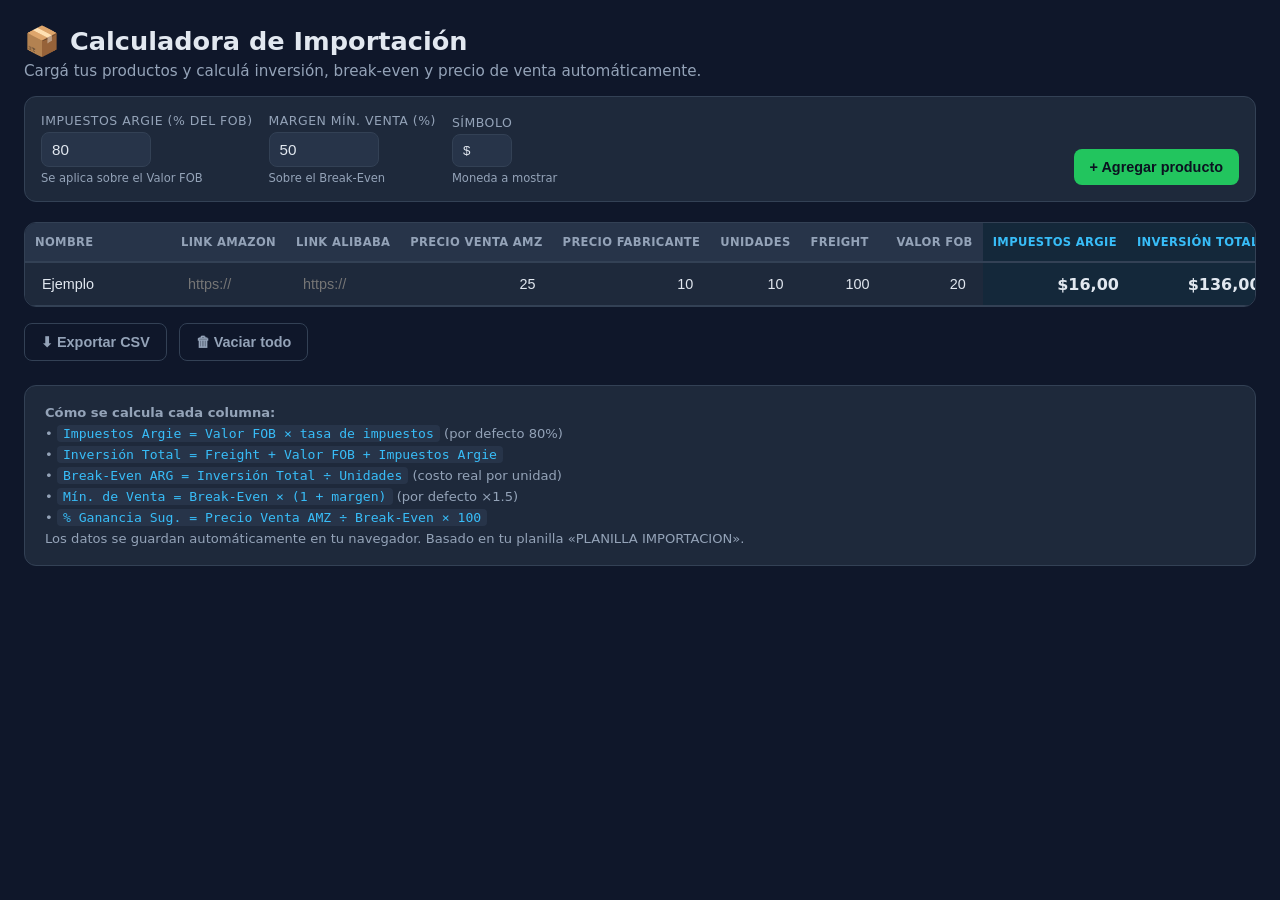
==== index.html @ d68268ed "Add import calculator web app based on PLANILLA IMPORTACION spreadsheet Replicates the spreadsheet l" ====
<!DOCTYPE html>
<html lang="es">
<head>
<meta charset="UTF-8" />
<meta name="viewport" content="width=device-width, initial-scale=1.0" />
<title>Calculadora de Importación</title>
<style>
  :root {
    --bg: #0f172a;
    --panel: #1e293b;
    --panel-2: #273449;
    --border: #334155;
    --text: #e2e8f0;
    --muted: #94a3b8;
    --accent: #38bdf8;
    --accent-2: #22c55e;
    --danger: #ef4444;
    --calc-bg: #14283a;
    --warn: #f59e0b;
  }
  * { box-sizing: border-box; }
  body {
    margin: 0;
    font-family: system-ui, -apple-system, "Segoe UI", Roboto, sans-serif;
    background: var(--bg);
    color: var(--text);
    padding: 24px;
  }
  header {
    max-width: 1400px;
    margin: 0 auto 20px;
  }
  h1 {
    margin: 0 0 4px;
    font-size: 1.6rem;
    display: flex;
    align-items: center;
    gap: 10px;
  }
  h1 .emoji { font-size: 1.8rem; }
  .subtitle { color: var(--muted); margin: 0 0 16px; font-size: .95rem; }

  .controls {
    display: flex;
    flex-wrap: wrap;
    gap: 16px;
    align-items: flex-end;
    background: var(--panel);
    border: 1px solid var(--border);
    border-radius: 12px;
    padding: 16px;
  }
  .field { display: flex; flex-direction: column; gap: 4px; }
  .field label { font-size: .78rem; color: var(--muted); text-transform: uppercase; letter-spacing: .04em; }
  .field input[type="number"] {
    width: 110px;
    background: var(--panel-2);
    border: 1px solid var(--border);
    color: var(--text);
    border-radius: 8px;
    padding: 8px 10px;
    font-size: .95rem;
  }
  .field small { color: var(--muted); font-size: .72rem; }
  .spacer { flex: 1; }

  button {
    cursor: pointer;
    border: none;
    border-radius: 8px;
    padding: 10px 16px;
    font-size: .9rem;
    font-weight: 600;
    color: #0b1220;
  }
  button.primary { background: var(--accent); }
  button.success { background: var(--accent-2); }
  button.ghost {
    background: transparent;
    color: var(--muted);
    border: 1px solid var(--border);
  }
  button.primary:hover { filter: brightness(1.08); }
  button.success:hover { filter: brightness(1.08); }
  button.ghost:hover { color: var(--text); border-color: var(--muted); }

  .table-wrap {
    max-width: 1400px;
    margin: 20px auto 0;
    overflow-x: auto;
    border: 1px solid var(--border);
    border-radius: 12px;
    background: var(--panel);
  }
  table { border-collapse: collapse; width: 100%; min-width: 1200px; }
  thead th {
    background: var(--panel-2);
    color: var(--muted);
    font-size: .72rem;
    text-transform: uppercase;
    letter-spacing: .03em;
    padding: 12px 10px;
    text-align: left;
    border-bottom: 2px solid var(--border);
    white-space: nowrap;
    position: sticky;
    top: 0;
  }
  thead th.calc { color: var(--accent); background: var(--calc-bg); }
  tbody td {
    padding: 6px 8px;
    border-bottom: 1px solid var(--border);
    vertical-align: middle;
  }
  tbody tr:hover { background: rgba(56,189,248,.04); }
  tbody td.calc { background: var(--calc-bg); font-variant-numeric: tabular-nums; text-align: right; white-space: nowrap; }
  tbody input {
    width: 100%;
    min-width: 70px;
    background: transparent;
    border: 1px solid transparent;
    color: var(--text);
    border-radius: 6px;
    padding: 6px 8px;
    font-size: .9rem;
  }
  tbody input:hover { border-color: var(--border); }
  tbody input:focus { outline: none; border-color: var(--accent); background: var(--panel-2); }
  tbody input.num { text-align: right; font-variant-numeric: tabular-nums; }
  td.name-col input { min-width: 130px; }
  td.link-col input { min-width: 90px; }

  .val { font-weight: 600; }
  .val.good { color: var(--accent-2); }
  .val.bad { color: var(--danger); }
  .val.warn { color: var(--warn); }
  .muted-val { color: var(--muted); }

  td.actions { text-align: center; }
  .del-btn {
    background: transparent;
    color: var(--muted);
    border: 1px solid var(--border);
    border-radius: 6px;
    padding: 4px 8px;
    font-size: .85rem;
  }
  .del-btn:hover { color: #fff; background: var(--danger); border-color: var(--danger); }

  .footer-actions {
    max-width: 1400px;
    margin: 16px auto 0;
    display: flex;
    gap: 12px;
    flex-wrap: wrap;
  }
  .legend {
    max-width: 1400px;
    margin: 24px auto 0;
    color: var(--muted);
    font-size: .82rem;
    line-height: 1.6;
    background: var(--panel);
    border: 1px solid var(--border);
    border-radius: 12px;
    padding: 16px 20px;
  }
  .legend code { background: var(--panel-2); padding: 1px 6px; border-radius: 4px; color: var(--accent); }
  a.link { color: var(--accent); text-decoration: none; }
  a.link:hover { text-decoration: underline; }
  .empty-hint { text-align: center; color: var(--muted); padding: 30px; }
</style>
</head>
<body>
<header>
  <h1><span class="emoji">📦</span> Calculadora de Importación</h1>
  <p class="subtitle">Cargá tus productos y calculá inversión, break-even y precio de venta automáticamente.</p>

  <div class="controls">
    <div class="field">
      <label for="taxRate">Impuestos Argie (% del FOB)</label>
      <input type="number" id="taxRate" value="80" min="0" step="1" />
      <small>Se aplica sobre el Valor FOB</small>
    </div>
    <div class="field">
      <label for="marginRate">Margen mín. venta (%)</label>
      <input type="number" id="marginRate" value="50" min="0" step="1" />
      <small>Sobre el Break-Even</small>
    </div>
    <div class="field">
      <label for="currency">Símbolo</label>
      <input type="text" id="currency" value="$" style="width:60px;background:var(--panel-2);border:1px solid var(--border);color:var(--text);border-radius:8px;padding:8px 10px;" />
      <small>Moneda a mostrar</small>
    </div>
    <div class="spacer"></div>
    <button class="success" id="addRow">+ Agregar producto</button>
  </div>
</header>

<div class="table-wrap">
  <table>
    <thead>
      <tr>
        <th>Nombre</th>
        <th>Link Amazon</th>
        <th>Link Alibaba</th>
        <th>Precio Venta AMZ</th>
        <th>Precio Fabricante</th>
        <th>Unidades</th>
        <th>Freight</th>
        <th>Valor FOB</th>
        <th class="calc">Impuestos Argie</th>
        <th class="calc">Inversión Total</th>
        <th class="calc">Break-Even ARG</th>
        <th class="calc">Mín. de Venta</th>
        <th class="calc">% Ganancia Sug.</th>
        <th></th>
      </tr>
    </thead>
    <tbody id="tbody"></tbody>
  </table>
</div>

<div class="footer-actions">
  <button class="ghost" id="exportCsv">⬇ Exportar CSV</button>
  <button class="ghost" id="clearAll">🗑 Vaciar todo</button>
</div>

<div class="legend">
  <strong>Cómo se calcula cada columna:</strong><br />
  • <code>Impuestos Argie = Valor FOB × tasa de impuestos</code> (por defecto 80%)<br />
  • <code>Inversión Total = Freight + Valor FOB + Impuestos Argie</code><br />
  • <code>Break-Even ARG = Inversión Total ÷ Unidades</code> (costo real por unidad)<br />
  • <code>Mín. de Venta = Break-Even × (1 + margen)</code> (por defecto ×1.5)<br />
  • <code>% Ganancia Sug. = Precio Venta AMZ ÷ Break-Even × 100</code><br />
  <span style="color:var(--muted)">Los datos se guardan automáticamente en tu navegador. Basado en tu planilla «PLANILLA IMPORTACION».</span>
</div>

<script>
(function () {
  "use strict";

  var STORAGE_KEY = "import_calc_v1";
  var tbody = document.getElementById("tbody");
  var taxInput = document.getElementById("taxRate");
  var marginInput = document.getElementById("marginRate");
  var currencyInput = document.getElementById("currency");

  var state = load() || {
    tax: 80,
    margin: 50,
    currency: "$",
    rows: [
      { nombre: "Ejemplo", amazon: "", alibaba: "", venta: 25, fabricante: 10, unidades: 10, freight: 100, fob: 20 }
    ]
  };

  taxInput.value = state.tax;
  marginInput.value = state.margin;
  currencyInput.value = state.currency;

  function load() {
    try { return JSON.parse(localStorage.getItem(STORAGE_KEY)); }
    catch (e) { return null; }
  }
  function save() {
    state.tax = num(taxInput.value);
    state.margin = num(marginInput.value);
    state.currency = currencyInput.value || "$";
    localStorage.setItem(STORAGE_KEY, JSON.stringify(state));
  }

  function num(v) {
    var n = parseFloat(String(v).replace(",", "."));
    return isNaN(n) ? 0 : n;
  }

  function money(n) {
    if (!isFinite(n)) return "—";
    return state.currency + n.toLocaleString("es-AR", { minimumFractionDigits: 2, maximumFractionDigits: 2 });
  }

  function calc(row) {
    var taxRate = num(taxInput.value) / 100;
    var marginRate = num(marginInput.value) / 100;
    var fob = num(row.fob);
    var freight = num(row.freight);
    var unidades = num(row.unidades);
    var venta = num(row.venta);

    var impuestos = fob * taxRate;
    var inversion = freight + fob + impuestos;
    var breakEven = unidades > 0 ? inversion / unidades : Infinity;
    var minVenta = isFinite(breakEven) ? breakEven * (1 + marginRate) : Infinity;
    var pctGanancia = (isFinite(breakEven) && breakEven > 0) ? (venta / breakEven) * 100 : Infinity;

    return { impuestos: impuestos, inversion: inversion, breakEven: breakEven, minVenta: minVenta, pctGanancia: pctGanancia };
  }

  function inputCell(row, key, opts) {
    opts = opts || {};
    var td = document.createElement("td");
    if (opts.cls) td.className = opts.cls;
    var inp = document.createElement("input");
    inp.type = "text";
    if (opts.number) inp.className = "num";
    inp.value = row[key] != null ? row[key] : "";
    if (opts.placeholder) inp.placeholder = opts.placeholder;
    inp.addEventListener("input", function () {
      row[key] = opts.number ? num(inp.value) : inp.value;
      if (opts.number) render(); else save();
    });
    td.appendChild(inp);
    return td;
  }

  function calcCell(text, cls) {
    var td = document.createElement("td");
    td.className = "calc";
    var span = document.createElement("span");
    span.className = "val" + (cls ? " " + cls : "");
    span.textContent = text;
    td.appendChild(span);
    return td;
  }

  function render() {
    tbody.innerHTML = "";
    if (!state.rows.length) {
      var tr = document.createElement("tr");
      var td = document.createElement("td");
      td.colSpan = 14;
      td.className = "empty-hint";
      td.textContent = "No hay productos. Hacé clic en «+ Agregar producto» para empezar.";
      tr.appendChild(td);
      tbody.appendChild(tr);
      save();
      return;
    }

    state.rows.forEach(function (row, i) {
      var tr = document.createElement("tr");
      tr.appendChild(inputCell(row, "nombre", { cls: "name-col", placeholder: "Nombre" }));
      tr.appendChild(inputCell(row, "amazon", { cls: "link-col", placeholder: "https://" }));
      tr.appendChild(inputCell(row, "alibaba", { cls: "link-col", placeholder: "https://" }));
      tr.appendChild(inputCell(row, "venta", { number: true }));
      tr.appendChild(inputCell(row, "fabricante", { number: true }));
      tr.appendChild(inputCell(row, "unidades", { number: true }));
      tr.appendChild(inputCell(row, "freight", { number: true }));
      tr.appendChild(inputCell(row, "fob", { number: true }));

      var c = calc(row);
      tr.appendChild(calcCell(money(c.impuestos)));
      tr.appendChild(calcCell(money(c.inversion)));
      tr.appendChild(calcCell(money(c.breakEven)));
      tr.appendChild(calcCell(money(c.minVenta)));

      var pctCls = "muted-val";
      var pctText = "—";
      if (isFinite(c.pctGanancia)) {
        pctText = c.pctGanancia.toLocaleString("es-AR", { minimumFractionDigits: 2, maximumFractionDigits: 2 }) + "%";
        pctCls = c.pctGanancia >= 150 ? "good" : (c.pctGanancia >= 100 ? "warn" : "bad");
      }
      tr.appendChild(calcCell(pctText, pctCls));

      var actionsTd = document.createElement("td");
      actionsTd.className = "actions";
      var del = document.createElement("button");
      del.className = "del-btn";
      del.textContent = "✕";
      del.title = "Eliminar fila";
      del.addEventListener("click", function () {
        state.rows.splice(i, 1);
        render();
      });
      actionsTd.appendChild(del);
      tr.appendChild(actionsTd);

      tbody.appendChild(tr);
    });
    save();
  }

  document.getElementById("addRow").addEventListener("click", function () {
    state.rows.push({ nombre: "", amazon: "", alibaba: "", venta: 0, fabricante: 0, unidades: 0, freight: 0, fob: 0 });
    render();
  });

  document.getElementById("clearAll").addEventListener("click", function () {
    if (confirm("¿Vaciar todos los productos?")) {
      state.rows = [];
      render();
    }
  });

  document.getElementById("exportCsv").addEventListener("click", function () {
    var headers = ["Nombre","Link Amazon","Link Alibaba","Precio Venta AMZ","Precio Fabricante","Unidades","Freight","Valor FOB","Impuestos Argie","Inversion Total","Break-Even ARG","Min de Venta","% Ganancia Sug"];
    var lines = [headers.join(",")];
    state.rows.forEach(function (row) {
      var c = calc(row);
      var cells = [
        row.nombre, row.amazon, row.alibaba, num(row.venta), num(row.fabricante),
        num(row.unidades), num(row.freight), num(row.fob),
        c.impuestos.toFixed(2), c.inversion.toFixed(2),
        isFinite(c.breakEven) ? c.breakEven.toFixed(2) : "",
        isFinite(c.minVenta) ? c.minVenta.toFixed(2) : "",
        isFinite(c.pctGanancia) ? c.pctGanancia.toFixed(2) : ""
      ];
      lines.push(cells.map(function (v) {
        var s = String(v == null ? "" : v);
        return /[",\n]/.test(s) ? '"' + s.replace(/"/g, '""') + '"' : s;
      }).join(","));
    });
    var blob = new Blob([lines.join("\n")], { type: "text/csv;charset=utf-8;" });
    var url = URL.createObjectURL(blob);
    var a = document.createElement("a");
    a.href = url;
    a.download = "importacion.csv";
    a.click();
    URL.revokeObjectURL(url);
  });

  taxInput.addEventListener("input", render);
  marginInput.addEventListener("input", render);
  currencyInput.addEventListener("input", render);

  render();
})();
</script>
</body>
</html>
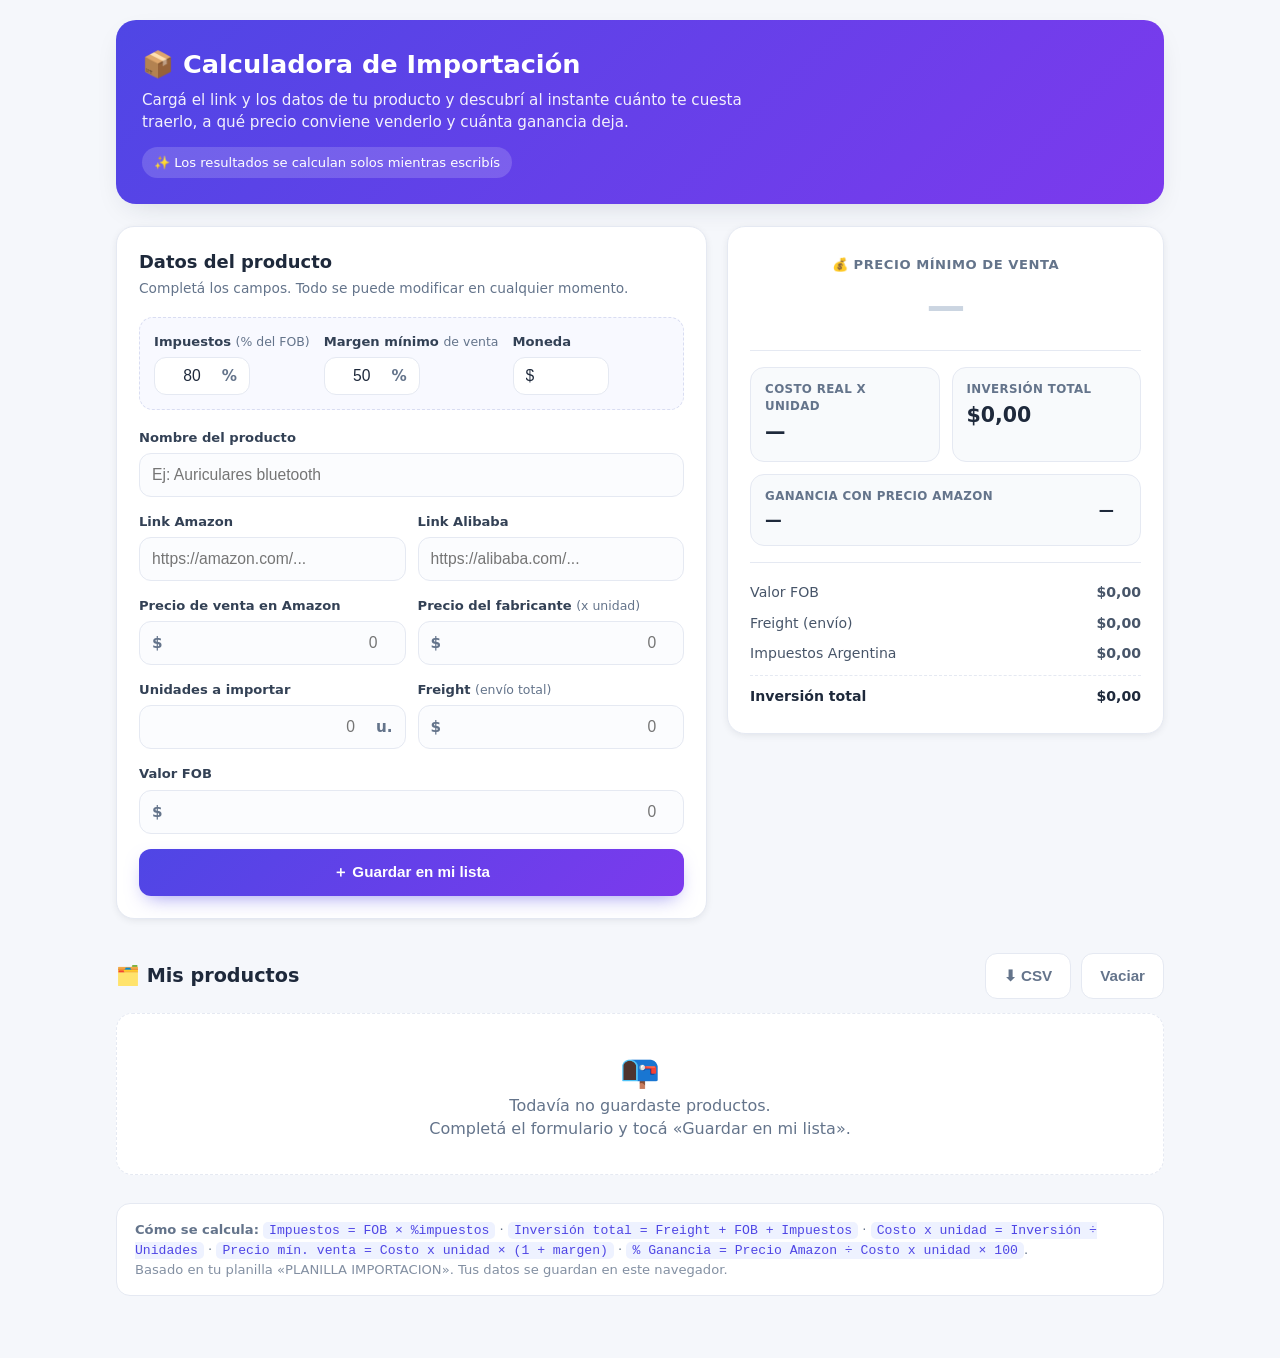
==== commit 52bd29e6: "Redesign calculator with interactive form and live results Replace the spreadsheet-style table with " ====
--- a/index.html
+++ b/index.html
@@ -6,425 +6,461 @@
 <title>Calculadora de Importación</title>
 <style>
   :root {
-    --bg: #0f172a;
-    --panel: #1e293b;
-    --panel-2: #273449;
-    --border: #334155;
-    --text: #e2e8f0;
-    --muted: #94a3b8;
-    --accent: #38bdf8;
-    --accent-2: #22c55e;
-    --danger: #ef4444;
-    --calc-bg: #14283a;
-    --warn: #f59e0b;
+    --bg: #f5f7fb;
+    --card: #ffffff;
+    --ink: #1e293b;
+    --muted: #64748b;
+    --line: #e5e9f2;
+    --brand: #4f46e5;
+    --brand-2: #7c3aed;
+    --accent: #0ea5e9;
+    --green: #16a34a;
+    --green-soft: #dcfce7;
+    --amber: #d97706;
+    --amber-soft: #fef3c7;
+    --red: #dc2626;
+    --red-soft: #fee2e2;
+    --shadow: 0 10px 30px -12px rgba(30,41,59,.18);
+    --shadow-sm: 0 2px 8px -2px rgba(30,41,59,.12);
   }
   * { box-sizing: border-box; }
+  html, body { margin: 0; }
   body {
-    margin: 0;
     font-family: system-ui, -apple-system, "Segoe UI", Roboto, sans-serif;
     background: var(--bg);
-    color: var(--text);
-    padding: 24px;
-  }
-  header {
-    max-width: 1400px;
-    margin: 0 auto 20px;
-  }
-  h1 {
-    margin: 0 0 4px;
-    font-size: 1.6rem;
-    display: flex;
-    align-items: center;
-    gap: 10px;
-  }
-  h1 .emoji { font-size: 1.8rem; }
-  .subtitle { color: var(--muted); margin: 0 0 16px; font-size: .95rem; }
-
-  .controls {
-    display: flex;
-    flex-wrap: wrap;
-    gap: 16px;
-    align-items: flex-end;
-    background: var(--panel);
-    border: 1px solid var(--border);
-    border-radius: 12px;
-    padding: 16px;
-  }
-  .field { display: flex; flex-direction: column; gap: 4px; }
-  .field label { font-size: .78rem; color: var(--muted); text-transform: uppercase; letter-spacing: .04em; }
-  .field input[type="number"] {
-    width: 110px;
-    background: var(--panel-2);
-    border: 1px solid var(--border);
-    color: var(--text);
-    border-radius: 8px;
-    padding: 8px 10px;
-    font-size: .95rem;
-  }
-  .field small { color: var(--muted); font-size: .72rem; }
-  .spacer { flex: 1; }
-
-  button {
-    cursor: pointer;
-    border: none;
-    border-radius: 8px;
-    padding: 10px 16px;
-    font-size: .9rem;
-    font-weight: 600;
-    color: #0b1220;
-  }
-  button.primary { background: var(--accent); }
-  button.success { background: var(--accent-2); }
-  button.ghost {
-    background: transparent;
-    color: var(--muted);
-    border: 1px solid var(--border);
-  }
-  button.primary:hover { filter: brightness(1.08); }
-  button.success:hover { filter: brightness(1.08); }
-  button.ghost:hover { color: var(--text); border-color: var(--muted); }
-
-  .table-wrap {
-    max-width: 1400px;
-    margin: 20px auto 0;
-    overflow-x: auto;
-    border: 1px solid var(--border);
-    border-radius: 12px;
-    background: var(--panel);
-  }
-  table { border-collapse: collapse; width: 100%; min-width: 1200px; }
-  thead th {
-    background: var(--panel-2);
-    color: var(--muted);
-    font-size: .72rem;
-    text-transform: uppercase;
-    letter-spacing: .03em;
-    padding: 12px 10px;
-    text-align: left;
-    border-bottom: 2px solid var(--border);
-    white-space: nowrap;
-    position: sticky;
-    top: 0;
-  }
-  thead th.calc { color: var(--accent); background: var(--calc-bg); }
-  tbody td {
-    padding: 6px 8px;
-    border-bottom: 1px solid var(--border);
-    vertical-align: middle;
-  }
-  tbody tr:hover { background: rgba(56,189,248,.04); }
-  tbody td.calc { background: var(--calc-bg); font-variant-numeric: tabular-nums; text-align: right; white-space: nowrap; }
-  tbody input {
-    width: 100%;
-    min-width: 70px;
-    background: transparent;
-    border: 1px solid transparent;
-    color: var(--text);
-    border-radius: 6px;
-    padding: 6px 8px;
-    font-size: .9rem;
-  }
-  tbody input:hover { border-color: var(--border); }
-  tbody input:focus { outline: none; border-color: var(--accent); background: var(--panel-2); }
-  tbody input.num { text-align: right; font-variant-numeric: tabular-nums; }
-  td.name-col input { min-width: 130px; }
-  td.link-col input { min-width: 90px; }
-
-  .val { font-weight: 600; }
-  .val.good { color: var(--accent-2); }
-  .val.bad { color: var(--danger); }
-  .val.warn { color: var(--warn); }
-  .muted-val { color: var(--muted); }
-
-  td.actions { text-align: center; }
-  .del-btn {
-    background: transparent;
-    color: var(--muted);
-    border: 1px solid var(--border);
-    border-radius: 6px;
-    padding: 4px 8px;
-    font-size: .85rem;
-  }
-  .del-btn:hover { color: #fff; background: var(--danger); border-color: var(--danger); }
-
-  .footer-actions {
-    max-width: 1400px;
-    margin: 16px auto 0;
-    display: flex;
-    gap: 12px;
-    flex-wrap: wrap;
-  }
-  .legend {
-    max-width: 1400px;
-    margin: 24px auto 0;
-    color: var(--muted);
-    font-size: .82rem;
-    line-height: 1.6;
-    background: var(--panel);
-    border: 1px solid var(--border);
-    border-radius: 12px;
-    padding: 16px 20px;
-  }
-  .legend code { background: var(--panel-2); padding: 1px 6px; border-radius: 4px; color: var(--accent); }
-  a.link { color: var(--accent); text-decoration: none; }
-  a.link:hover { text-decoration: underline; }
-  .empty-hint { text-align: center; color: var(--muted); padding: 30px; }
+    color: var(--ink);
+    line-height: 1.45;
+    -webkit-font-smoothing: antialiased;
+  }
+  .wrap { max-width: 1080px; margin: 0 auto; padding: 20px 16px 64px; }
+
+  /* Header */
+  .hero {
+    background: linear-gradient(135deg, var(--brand) 0%, var(--brand-2) 100%);
+    color: #fff;
+    border-radius: 20px;
+    padding: 26px 26px;
+    box-shadow: var(--shadow);
+    margin-bottom: 22px;
+  }
+  .hero h1 { margin: 0 0 6px; font-size: 1.6rem; display: flex; align-items: center; gap: 10px; }
+  .hero p { margin: 0; opacity: .92; font-size: .95rem; max-width: 640px; }
+  .hero .badge {
+    display: inline-flex; gap: 8px; align-items: center;
+    margin-top: 14px; background: rgba(255,255,255,.16);
+    padding: 6px 12px; border-radius: 999px; font-size: .82rem;
+  }
+
+  /* Layout */
+  .grid { display: grid; grid-template-columns: 1.15fr .85fr; gap: 20px; align-items: start; }
+  @media (max-width: 860px) { .grid { grid-template-columns: 1fr; } }
+
+  .card {
+    background: var(--card);
+    border: 1px solid var(--line);
+    border-radius: 18px;
+    box-shadow: var(--shadow-sm);
+    padding: 22px;
+  }
+  .card h2 { margin: 0 0 4px; font-size: 1.12rem; }
+  .card .hint { margin: 0 0 18px; color: var(--muted); font-size: .86rem; }
+
+  /* Form */
+  .field { margin-bottom: 15px; }
+  .field label { display: block; font-weight: 600; font-size: .82rem; margin-bottom: 6px; color: #334155; }
+  .field .sub { font-weight: 400; color: var(--muted); font-size: .78rem; }
+  .input-shell {
+    display: flex; align-items: center; gap: 6px;
+    background: #fbfcfe; border: 1.5px solid var(--line);
+    border-radius: 12px; padding: 0 12px; transition: border-color .15s, box-shadow .15s;
+  }
+  .input-shell:focus-within { border-color: var(--brand); box-shadow: 0 0 0 4px rgba(79,70,229,.12); background:#fff; }
+  .input-shell .pre { color: var(--muted); font-weight: 600; font-size: .95rem; }
+  .input-shell input {
+    flex: 1; border: none; background: transparent; outline: none;
+    padding: 12px 0; font-size: .98rem; color: var(--ink); min-width: 0;
+  }
+  .input-shell input.num { text-align: right; font-variant-numeric: tabular-nums; }
+  .two { display: grid; grid-template-columns: 1fr 1fr; gap: 12px; }
+  @media (max-width: 520px) { .two { grid-template-columns: 1fr; } }
+
+  .row-links a.open {
+    font-size: .78rem; color: var(--brand); text-decoration: none; white-space: nowrap;
+  }
+  .row-links a.open:hover { text-decoration: underline; }
+
+  /* Settings inline */
+  .settings {
+    display: flex; flex-wrap: wrap; gap: 14px; align-items: flex-end;
+    background: #f8f9ff; border: 1px dashed #d9ddf2; border-radius: 14px;
+    padding: 14px; margin-bottom: 18px;
+  }
+  .settings .field { margin: 0; }
+  .settings .input-shell { background: #fff; }
+  .settings input { padding: 9px 0; }
+  .settings .mini { width: 96px; }
+
+  /* Buttons */
+  .btn {
+    cursor: pointer; border: none; border-radius: 12px; font-weight: 700;
+    font-size: .95rem; padding: 13px 18px; transition: transform .05s, filter .15s;
+  }
+  .btn:active { transform: translateY(1px); }
+  .btn-primary { background: linear-gradient(135deg, var(--brand), var(--brand-2)); color: #fff; width: 100%; box-shadow: 0 8px 20px -8px rgba(79,70,229,.6); }
+  .btn-primary:hover { filter: brightness(1.05); }
+  .btn-ghost { background: #fff; color: var(--muted); border: 1.5px solid var(--line); }
+  .btn-ghost:hover { color: var(--ink); border-color: var(--muted); }
+
+  /* Results panel */
+  .result { position: sticky; top: 16px; }
+  .result .headline { text-align: center; padding: 6px 0 16px; border-bottom: 1px solid var(--line); margin-bottom: 16px; }
+  .result .headline .label { color: var(--muted); font-size: .82rem; font-weight: 600; text-transform: uppercase; letter-spacing: .04em; }
+  .result .headline .big { font-size: 2.4rem; font-weight: 800; color: var(--brand); margin-top: 4px; letter-spacing: -.02em; }
+  .result .headline .big.muted { color: #cbd5e1; }
+
+  .kpis { display: grid; grid-template-columns: 1fr 1fr; gap: 12px; margin-bottom: 16px; }
+  .kpi { background: #f8fafc; border: 1px solid var(--line); border-radius: 14px; padding: 13px 14px; }
+  .kpi .k { color: var(--muted); font-size: .74rem; font-weight: 600; text-transform: uppercase; letter-spacing: .03em; }
+  .kpi .v { font-size: 1.28rem; font-weight: 700; margin-top: 3px; font-variant-numeric: tabular-nums; }
+  .kpi.full { grid-column: 1 / -1; }
+
+  .pill { display: inline-flex; align-items: center; gap: 6px; padding: 5px 12px; border-radius: 999px; font-weight: 700; font-size: .95rem; }
+  .pill.good { background: var(--green-soft); color: var(--green); }
+  .pill.warn { background: var(--amber-soft); color: var(--amber); }
+  .pill.bad { background: var(--red-soft); color: var(--red); }
+
+  .breakdown { border-top: 1px solid var(--line); padding-top: 14px; }
+  .breakdown .brow { display: flex; justify-content: space-between; font-size: .88rem; padding: 5px 0; color: #475569; }
+  .breakdown .brow .amt { font-variant-numeric: tabular-nums; font-weight: 600; }
+  .breakdown .brow.total { border-top: 1px dashed var(--line); margin-top: 6px; padding-top: 10px; font-weight: 700; color: var(--ink); }
+
+  /* Saved list */
+  .list-head { display: flex; align-items: center; justify-content: space-between; margin: 34px 0 14px; }
+  .list-head h2 { margin: 0; font-size: 1.2rem; }
+  .list-actions { display: flex; gap: 10px; }
+  .products { display: grid; grid-template-columns: repeat(auto-fill, minmax(280px, 1fr)); gap: 14px; }
+  .prod {
+    background: var(--card); border: 1px solid var(--line); border-radius: 16px;
+    padding: 16px; box-shadow: var(--shadow-sm); position: relative;
+  }
+  .prod .pname { font-weight: 700; font-size: 1.02rem; padding-right: 26px; }
+  .prod .plinks { display: flex; gap: 10px; margin: 6px 0 12px; flex-wrap: wrap; }
+  .prod .plinks a { font-size: .76rem; text-decoration: none; color: var(--brand); background: #eef2ff; padding: 3px 9px; border-radius: 8px; }
+  .prod .plinks a:hover { background: #e0e7ff; }
+  .prod .pgrid { display: grid; grid-template-columns: 1fr 1fr; gap: 8px 12px; font-size: .84rem; }
+  .prod .pgrid .lbl { color: var(--muted); }
+  .prod .pgrid .num { font-weight: 700; text-align: right; font-variant-numeric: tabular-nums; }
+  .prod .pfoot { display: flex; justify-content: space-between; align-items: center; margin-top: 12px; padding-top: 12px; border-top: 1px solid var(--line); }
+  .prod .x { position: absolute; top: 12px; right: 12px; cursor: pointer; border: none; background: transparent; color: #cbd5e1; font-size: 1.1rem; line-height: 1; }
+  .prod .x:hover { color: var(--red); }
+  .prod .load { cursor: pointer; border: 1px solid var(--line); background: #fff; color: var(--brand); border-radius: 9px; padding: 6px 12px; font-size: .8rem; font-weight: 600; }
+  .prod .load:hover { background: #f5f6ff; }
+
+  .empty { text-align: center; color: var(--muted); padding: 34px 16px; background: #fff; border: 1px dashed var(--line); border-radius: 16px; }
+  .empty .em { font-size: 2rem; }
+
+  .legend { margin-top: 28px; color: var(--muted); font-size: .82rem; background: #fff; border: 1px solid var(--line); border-radius: 14px; padding: 16px 18px; }
+  .legend code { background: #eef2ff; color: var(--brand); padding: 1px 6px; border-radius: 5px; }
 </style>
 </head>
 <body>
-<header>
-  <h1><span class="emoji">📦</span> Calculadora de Importación</h1>
-  <p class="subtitle">Cargá tus productos y calculá inversión, break-even y precio de venta automáticamente.</p>
-
-  <div class="controls">
-    <div class="field">
-      <label for="taxRate">Impuestos Argie (% del FOB)</label>
-      <input type="number" id="taxRate" value="80" min="0" step="1" />
-      <small>Se aplica sobre el Valor FOB</small>
+<div class="wrap">
+
+  <div class="hero">
+    <h1>📦 Calculadora de Importación</h1>
+    <p>Cargá el link y los datos de tu producto y descubrí al instante cuánto te cuesta traerlo, a qué precio conviene venderlo y cuánta ganancia deja.</p>
+    <span class="badge">✨ Los resultados se calculan solos mientras escribís</span>
+  </div>
+
+  <div class="grid">
+    <!-- FORM -->
+    <div class="card">
+      <h2>Datos del producto</h2>
+      <p class="hint">Completá los campos. Todo se puede modificar en cualquier momento.</p>
+
+      <div class="settings">
+        <div class="field">
+          <label>Impuestos <span class="sub">(% del FOB)</span></label>
+          <div class="input-shell mini"><input type="number" id="taxRate" class="num" value="80" min="0" step="1" /><span class="pre">%</span></div>
+        </div>
+        <div class="field">
+          <label>Margen mínimo <span class="sub">de venta</span></label>
+          <div class="input-shell mini"><input type="number" id="marginRate" class="num" value="50" min="0" step="1" /><span class="pre">%</span></div>
+        </div>
+        <div class="field">
+          <label>Moneda</label>
+          <div class="input-shell mini"><input type="text" id="currency" value="$" maxlength="3" /></div>
+        </div>
+      </div>
+
+      <div class="field">
+        <label>Nombre del producto</label>
+        <div class="input-shell"><input type="text" id="nombre" placeholder="Ej: Auriculares bluetooth" /></div>
+      </div>
+
+      <div class="two">
+        <div class="field row-links">
+          <label>Link Amazon</label>
+          <div class="input-shell"><input type="url" id="amazon" placeholder="https://amazon.com/..." /><a class="open" id="openAmazon" target="_blank" rel="noopener" style="display:none">abrir ↗</a></div>
+        </div>
+        <div class="field row-links">
+          <label>Link Alibaba</label>
+          <div class="input-shell"><input type="url" id="alibaba" placeholder="https://alibaba.com/..." /><a class="open" id="openAlibaba" target="_blank" rel="noopener" style="display:none">abrir ↗</a></div>
+        </div>
+      </div>
+
+      <div class="two">
+        <div class="field">
+          <label>Precio de venta en Amazon</label>
+          <div class="input-shell"><span class="pre" data-cur>$</span><input type="number" id="venta" class="num" placeholder="0" min="0" step="0.01" /></div>
+        </div>
+        <div class="field">
+          <label>Precio del fabricante <span class="sub">(x unidad)</span></label>
+          <div class="input-shell"><span class="pre" data-cur>$</span><input type="number" id="fabricante" class="num" placeholder="0" min="0" step="0.01" /></div>
+        </div>
+      </div>
+
+      <div class="two">
+        <div class="field">
+          <label>Unidades a importar</label>
+          <div class="input-shell"><input type="number" id="unidades" class="num" placeholder="0" min="0" step="1" /><span class="pre">u.</span></div>
+        </div>
+        <div class="field">
+          <label>Freight <span class="sub">(envío total)</span></label>
+          <div class="input-shell"><span class="pre" data-cur>$</span><input type="number" id="freight" class="num" placeholder="0" min="0" step="0.01" /></div>
+        </div>
+      </div>
+
+      <div class="field">
+        <label>Valor FOB</label>
+        <div class="input-shell"><span class="pre" data-cur>$</span><input type="number" id="fob" class="num" placeholder="0" min="0" step="0.01" /></div>
+      </div>
+
+      <button class="btn btn-primary" id="saveBtn">＋ Guardar en mi lista</button>
     </div>
-    <div class="field">
-      <label for="marginRate">Margen mín. venta (%)</label>
-      <input type="number" id="marginRate" value="50" min="0" step="1" />
-      <small>Sobre el Break-Even</small>
+
+    <!-- RESULTS -->
+    <div class="card result">
+      <div class="headline">
+        <div class="label">💰 Precio mínimo de venta</div>
+        <div class="big" id="rMinVenta">—</div>
+      </div>
+
+      <div class="kpis">
+        <div class="kpi">
+          <div class="k">Costo real x unidad</div>
+          <div class="v" id="rBreakEven">—</div>
+        </div>
+        <div class="kpi">
+          <div class="k">Inversión total</div>
+          <div class="v" id="rInversion">—</div>
+        </div>
+        <div class="kpi full" style="display:flex; justify-content:space-between; align-items:center;">
+          <div>
+            <div class="k">Ganancia con precio Amazon</div>
+            <div class="v" id="rGananciaUnidad" style="font-size:1.05rem;">—</div>
+          </div>
+          <span class="pill" id="rPct">—</span>
+        </div>
+      </div>
+
+      <div class="breakdown">
+        <div class="brow"><span>Valor FOB</span><span class="amt" id="bFob">—</span></div>
+        <div class="brow"><span>Freight (envío)</span><span class="amt" id="bFreight">—</span></div>
+        <div class="brow"><span>Impuestos Argentina</span><span class="amt" id="bImpuestos">—</span></div>
+        <div class="brow total"><span>Inversión total</span><span class="amt" id="bTotal">—</span></div>
+      </div>
     </div>
-    <div class="field">
-      <label for="currency">Símbolo</label>
-      <input type="text" id="currency" value="$" style="width:60px;background:var(--panel-2);border:1px solid var(--border);color:var(--text);border-radius:8px;padding:8px 10px;" />
-      <small>Moneda a mostrar</small>
+  </div>
+
+  <!-- SAVED -->
+  <div class="list-head">
+    <h2>🗂️ Mis productos</h2>
+    <div class="list-actions">
+      <button class="btn btn-ghost" id="exportCsv">⬇ CSV</button>
+      <button class="btn btn-ghost" id="clearAll">Vaciar</button>
     </div>
-    <div class="spacer"></div>
-    <button class="success" id="addRow">+ Agregar producto</button>
   </div>
-</header>
-
-<div class="table-wrap">
-  <table>
-    <thead>
-      <tr>
-        <th>Nombre</th>
-        <th>Link Amazon</th>
-        <th>Link Alibaba</th>
-        <th>Precio Venta AMZ</th>
-        <th>Precio Fabricante</th>
-        <th>Unidades</th>
-        <th>Freight</th>
-        <th>Valor FOB</th>
-        <th class="calc">Impuestos Argie</th>
-        <th class="calc">Inversión Total</th>
-        <th class="calc">Break-Even ARG</th>
-        <th class="calc">Mín. de Venta</th>
-        <th class="calc">% Ganancia Sug.</th>
-        <th></th>
-      </tr>
-    </thead>
-    <tbody id="tbody"></tbody>
-  </table>
-</div>
-
-<div class="footer-actions">
-  <button class="ghost" id="exportCsv">⬇ Exportar CSV</button>
-  <button class="ghost" id="clearAll">🗑 Vaciar todo</button>
-</div>
-
-<div class="legend">
-  <strong>Cómo se calcula cada columna:</strong><br />
-  • <code>Impuestos Argie = Valor FOB × tasa de impuestos</code> (por defecto 80%)<br />
-  • <code>Inversión Total = Freight + Valor FOB + Impuestos Argie</code><br />
-  • <code>Break-Even ARG = Inversión Total ÷ Unidades</code> (costo real por unidad)<br />
-  • <code>Mín. de Venta = Break-Even × (1 + margen)</code> (por defecto ×1.5)<br />
-  • <code>% Ganancia Sug. = Precio Venta AMZ ÷ Break-Even × 100</code><br />
-  <span style="color:var(--muted)">Los datos se guardan automáticamente en tu navegador. Basado en tu planilla «PLANILLA IMPORTACION».</span>
+  <div id="products" class="products"></div>
+
+  <div class="legend">
+    <strong>Cómo se calcula:</strong>
+    <code>Impuestos = FOB × %impuestos</code> ·
+    <code>Inversión total = Freight + FOB + Impuestos</code> ·
+    <code>Costo x unidad = Inversión ÷ Unidades</code> ·
+    <code>Precio mín. venta = Costo x unidad × (1 + margen)</code> ·
+    <code>% Ganancia = Precio Amazon ÷ Costo x unidad × 100</code>.
+    <br /><span style="opacity:.8">Basado en tu planilla «PLANILLA IMPORTACION». Tus datos se guardan en este navegador.</span>
+  </div>
 </div>
 
 <script>
 (function () {
   "use strict";
-
-  var STORAGE_KEY = "import_calc_v1";
-  var tbody = document.getElementById("tbody");
-  var taxInput = document.getElementById("taxRate");
-  var marginInput = document.getElementById("marginRate");
-  var currencyInput = document.getElementById("currency");
-
-  var state = load() || {
-    tax: 80,
-    margin: 50,
-    currency: "$",
-    rows: [
-      { nombre: "Ejemplo", amazon: "", alibaba: "", venta: 25, fabricante: 10, unidades: 10, freight: 100, fob: 20 }
-    ]
-  };
-
-  taxInput.value = state.tax;
-  marginInput.value = state.margin;
-  currencyInput.value = state.currency;
-
-  function load() {
-    try { return JSON.parse(localStorage.getItem(STORAGE_KEY)); }
-    catch (e) { return null; }
-  }
-  function save() {
-    state.tax = num(taxInput.value);
-    state.margin = num(marginInput.value);
-    state.currency = currencyInput.value || "$";
-    localStorage.setItem(STORAGE_KEY, JSON.stringify(state));
-  }
-
-  function num(v) {
-    var n = parseFloat(String(v).replace(",", "."));
-    return isNaN(n) ? 0 : n;
-  }
-
+  var KEY = "import_calc_v2";
+  var $ = function (id) { return document.getElementById(id); };
+  var fields = ["nombre","amazon","alibaba","venta","fabricante","unidades","freight","fob"];
+
+  var store = load() || { tax: 80, margin: 50, currency: "$", products: [] };
+  $("taxRate").value = store.tax;
+  $("marginRate").value = store.margin;
+  $("currency").value = store.currency;
+
+  function load() { try { return JSON.parse(localStorage.getItem(KEY)); } catch (e) { return null; } }
+  function persist() {
+    store.tax = num($("taxRate").value);
+    store.margin = num($("marginRate").value);
+    store.currency = $("currency").value || "$";
+    localStorage.setItem(KEY, JSON.stringify(store));
+  }
+  function num(v) { var n = parseFloat(String(v).replace(",", ".")); return isNaN(n) ? 0 : n; }
   function money(n) {
     if (!isFinite(n)) return "—";
-    return state.currency + n.toLocaleString("es-AR", { minimumFractionDigits: 2, maximumFractionDigits: 2 });
-  }
-
-  function calc(row) {
-    var taxRate = num(taxInput.value) / 100;
-    var marginRate = num(marginInput.value) / 100;
-    var fob = num(row.fob);
-    var freight = num(row.freight);
-    var unidades = num(row.unidades);
-    var venta = num(row.venta);
-
-    var impuestos = fob * taxRate;
-    var inversion = freight + fob + impuestos;
-    var breakEven = unidades > 0 ? inversion / unidades : Infinity;
-    var minVenta = isFinite(breakEven) ? breakEven * (1 + marginRate) : Infinity;
-    var pctGanancia = (isFinite(breakEven) && breakEven > 0) ? (venta / breakEven) * 100 : Infinity;
-
-    return { impuestos: impuestos, inversion: inversion, breakEven: breakEven, minVenta: minVenta, pctGanancia: pctGanancia };
-  }
-
-  function inputCell(row, key, opts) {
-    opts = opts || {};
-    var td = document.createElement("td");
-    if (opts.cls) td.className = opts.cls;
-    var inp = document.createElement("input");
-    inp.type = "text";
-    if (opts.number) inp.className = "num";
-    inp.value = row[key] != null ? row[key] : "";
-    if (opts.placeholder) inp.placeholder = opts.placeholder;
-    inp.addEventListener("input", function () {
-      row[key] = opts.number ? num(inp.value) : inp.value;
-      if (opts.number) render(); else save();
-    });
-    td.appendChild(inp);
-    return td;
-  }
-
-  function calcCell(text, cls) {
-    var td = document.createElement("td");
-    td.className = "calc";
-    var span = document.createElement("span");
-    span.className = "val" + (cls ? " " + cls : "");
-    span.textContent = text;
-    td.appendChild(span);
-    return td;
-  }
-
-  function render() {
-    tbody.innerHTML = "";
-    if (!state.rows.length) {
-      var tr = document.createElement("tr");
-      var td = document.createElement("td");
-      td.colSpan = 14;
-      td.className = "empty-hint";
-      td.textContent = "No hay productos. Hacé clic en «+ Agregar producto» para empezar.";
-      tr.appendChild(td);
-      tbody.appendChild(tr);
-      save();
+    return (store.currency || "$") + n.toLocaleString("es-AR", { minimumFractionDigits: 2, maximumFractionDigits: 2 });
+  }
+
+  function readForm() {
+    return {
+      nombre: $("nombre").value.trim(),
+      amazon: $("amazon").value.trim(),
+      alibaba: $("alibaba").value.trim(),
+      venta: num($("venta").value),
+      fabricante: num($("fabricante").value),
+      unidades: num($("unidades").value),
+      freight: num($("freight").value),
+      fob: num($("fob").value)
+    };
+  }
+
+  function calc(p, tax, margin) {
+    var impuestos = p.fob * (tax / 100);
+    var inversion = p.freight + p.fob + impuestos;
+    var breakEven = p.unidades > 0 ? inversion / p.unidades : Infinity;
+    var minVenta = isFinite(breakEven) ? breakEven * (1 + margin / 100) : Infinity;
+    var pct = (isFinite(breakEven) && breakEven > 0) ? p.venta / breakEven * 100 : Infinity;
+    var gananciaUnidad = (isFinite(breakEven)) ? p.venta - breakEven : Infinity;
+    return { impuestos: impuestos, inversion: inversion, breakEven: breakEven, minVenta: minVenta, pct: pct, gananciaUnidad: gananciaUnidad };
+  }
+
+  function pctClass(pct) {
+    if (!isFinite(pct)) return "";
+    return pct >= 150 ? "good" : (pct >= 100 ? "warn" : "bad");
+  }
+
+  function updateLive() {
+    var p = readForm();
+    var tax = num($("taxRate").value), margin = num($("marginRate").value);
+    var c = calc(p, tax, margin);
+
+    var big = $("rMinVenta");
+    big.textContent = isFinite(c.minVenta) ? money(c.minVenta) : "—";
+    big.className = "big" + (isFinite(c.minVenta) ? "" : " muted");
+
+    $("rBreakEven").textContent = money(c.breakEven);
+    $("rInversion").textContent = money(c.inversion);
+    $("rGananciaUnidad").textContent = isFinite(c.gananciaUnidad) ? money(c.gananciaUnidad) + " / u." : "—";
+
+    var pill = $("rPct");
+    if (isFinite(c.pct)) {
+      pill.textContent = c.pct.toLocaleString("es-AR", { maximumFractionDigits: 0 }) + "%";
+      pill.className = "pill " + pctClass(c.pct);
+    } else { pill.textContent = "—"; pill.className = "pill"; }
+
+    $("bFob").textContent = money(p.fob);
+    $("bFreight").textContent = money(p.freight);
+    $("bImpuestos").textContent = money(c.impuestos);
+    $("bTotal").textContent = money(c.inversion);
+
+    toggleLink("amazon", "openAmazon");
+    toggleLink("alibaba", "openAlibaba");
+    document.querySelectorAll("[data-cur]").forEach(function (e) { e.textContent = store.currency || "$"; });
+  }
+
+  function toggleLink(inputId, linkId) {
+    var v = $(inputId).value.trim();
+    var a = $(linkId);
+    if (v && /^https?:\/\//i.test(v)) { a.href = v; a.style.display = ""; } else { a.style.display = "none"; }
+  }
+
+  function renderList() {
+    var box = $("products");
+    box.innerHTML = "";
+    if (!store.products.length) {
+      box.innerHTML = '<div class="empty" style="grid-column:1/-1"><div class="em">📭</div>Todavía no guardaste productos.<br>Completá el formulario y tocá «Guardar en mi lista».</div>';
       return;
     }
-
-    state.rows.forEach(function (row, i) {
-      var tr = document.createElement("tr");
-      tr.appendChild(inputCell(row, "nombre", { cls: "name-col", placeholder: "Nombre" }));
-      tr.appendChild(inputCell(row, "amazon", { cls: "link-col", placeholder: "https://" }));
-      tr.appendChild(inputCell(row, "alibaba", { cls: "link-col", placeholder: "https://" }));
-      tr.appendChild(inputCell(row, "venta", { number: true }));
-      tr.appendChild(inputCell(row, "fabricante", { number: true }));
-      tr.appendChild(inputCell(row, "unidades", { number: true }));
-      tr.appendChild(inputCell(row, "freight", { number: true }));
-      tr.appendChild(inputCell(row, "fob", { number: true }));
-
-      var c = calc(row);
-      tr.appendChild(calcCell(money(c.impuestos)));
-      tr.appendChild(calcCell(money(c.inversion)));
-      tr.appendChild(calcCell(money(c.breakEven)));
-      tr.appendChild(calcCell(money(c.minVenta)));
-
-      var pctCls = "muted-val";
-      var pctText = "—";
-      if (isFinite(c.pctGanancia)) {
-        pctText = c.pctGanancia.toLocaleString("es-AR", { minimumFractionDigits: 2, maximumFractionDigits: 2 }) + "%";
-        pctCls = c.pctGanancia >= 150 ? "good" : (c.pctGanancia >= 100 ? "warn" : "bad");
-      }
-      tr.appendChild(calcCell(pctText, pctCls));
-
-      var actionsTd = document.createElement("td");
-      actionsTd.className = "actions";
-      var del = document.createElement("button");
-      del.className = "del-btn";
-      del.textContent = "✕";
-      del.title = "Eliminar fila";
-      del.addEventListener("click", function () {
-        state.rows.splice(i, 1);
-        render();
-      });
-      actionsTd.appendChild(del);
-      tr.appendChild(actionsTd);
-
-      tbody.appendChild(tr);
+    var tax = num($("taxRate").value), margin = num($("marginRate").value);
+    store.products.forEach(function (p, i) {
+      var c = calc(p, tax, margin);
+      var el = document.createElement("div");
+      el.className = "prod";
+      var links = "";
+      if (p.amazon) links += '<a href="' + esc(p.amazon) + '" target="_blank" rel="noopener">Amazon ↗</a>';
+      if (p.alibaba) links += '<a href="' + esc(p.alibaba) + '" target="_blank" rel="noopener">Alibaba ↗</a>';
+      el.innerHTML =
+        '<button class="x" title="Eliminar">✕</button>' +
+        '<div class="pname">' + (esc(p.nombre) || "Sin nombre") + '</div>' +
+        '<div class="plinks">' + links + '</div>' +
+        '<div class="pgrid">' +
+          '<span class="lbl">Costo x unidad</span><span class="num">' + money(c.breakEven) + '</span>' +
+          '<span class="lbl">Precio mín. venta</span><span class="num">' + money(c.minVenta) + '</span>' +
+          '<span class="lbl">Inversión total</span><span class="num">' + money(c.inversion) + '</span>' +
+          '<span class="lbl">Unidades</span><span class="num">' + p.unidades + '</span>' +
+        '</div>' +
+        '<div class="pfoot">' +
+          '<span class="pill ' + pctClass(c.pct) + '">' + (isFinite(c.pct) ? c.pct.toLocaleString("es-AR",{maximumFractionDigits:0}) + "% gcia" : "—") + '</span>' +
+          '<button class="load">Cargar ✎</button>' +
+        '</div>';
+      el.querySelector(".x").addEventListener("click", function () { store.products.splice(i, 1); persist(); renderList(); });
+      el.querySelector(".load").addEventListener("click", function () { loadInto(p); window.scrollTo({ top: 0, behavior: "smooth" }); });
+      box.appendChild(el);
     });
-    save();
-  }
-
-  document.getElementById("addRow").addEventListener("click", function () {
-    state.rows.push({ nombre: "", amazon: "", alibaba: "", venta: 0, fabricante: 0, unidades: 0, freight: 0, fob: 0 });
-    render();
+  }
+
+  function loadInto(p) {
+    fields.forEach(function (f) { $(f).value = p[f] != null ? p[f] : ""; });
+    updateLive();
+  }
+  function esc(s) { return String(s == null ? "" : s).replace(/[&<>"]/g, function (c) { return { "&": "&amp;", "<": "&lt;", ">": "&gt;", '"': "&quot;" }[c]; }); }
+
+  $("saveBtn").addEventListener("click", function () {
+    var p = readForm();
+    if (!p.nombre && !p.amazon && !p.alibaba && !p.venta && !p.fob) { alert("Completá al menos el nombre o algún dato del producto."); return; }
+    store.products.unshift(p);
+    persist(); renderList();
+    fields.forEach(function (f) { $(f).value = ""; });
+    updateLive();
+    var btn = this, orig = btn.textContent;
+    btn.textContent = "✓ Guardado"; setTimeout(function () { btn.textContent = orig; }, 1200);
   });
 
-  document.getElementById("clearAll").addEventListener("click", function () {
-    if (confirm("¿Vaciar todos los productos?")) {
-      state.rows = [];
-      render();
-    }
+  $("clearAll").addEventListener("click", function () {
+    if (store.products.length && confirm("¿Vaciar todos los productos guardados?")) { store.products = []; persist(); renderList(); }
   });
 
-  document.getElementById("exportCsv").addEventListener("click", function () {
-    var headers = ["Nombre","Link Amazon","Link Alibaba","Precio Venta AMZ","Precio Fabricante","Unidades","Freight","Valor FOB","Impuestos Argie","Inversion Total","Break-Even ARG","Min de Venta","% Ganancia Sug"];
-    var lines = [headers.join(",")];
-    state.rows.forEach(function (row) {
-      var c = calc(row);
-      var cells = [
-        row.nombre, row.amazon, row.alibaba, num(row.venta), num(row.fabricante),
-        num(row.unidades), num(row.freight), num(row.fob),
+  $("exportCsv").addEventListener("click", function () {
+    if (!store.products.length) { alert("No hay productos para exportar."); return; }
+    var tax = num($("taxRate").value), margin = num($("marginRate").value);
+    var head = ["Nombre","Link Amazon","Link Alibaba","Precio Venta AMZ","Precio Fabricante","Unidades","Freight","Valor FOB","Impuestos","Inversion Total","Costo x Unidad","Precio Min Venta","% Ganancia"];
+    var lines = [head.join(",")];
+    store.products.forEach(function (p) {
+      var c = calc(p, tax, margin);
+      var cells = [p.nombre, p.amazon, p.alibaba, p.venta, p.fabricante, p.unidades, p.freight, p.fob,
         c.impuestos.toFixed(2), c.inversion.toFixed(2),
         isFinite(c.breakEven) ? c.breakEven.toFixed(2) : "",
         isFinite(c.minVenta) ? c.minVenta.toFixed(2) : "",
-        isFinite(c.pctGanancia) ? c.pctGanancia.toFixed(2) : ""
-      ];
-      lines.push(cells.map(function (v) {
-        var s = String(v == null ? "" : v);
-        return /[",\n]/.test(s) ? '"' + s.replace(/"/g, '""') + '"' : s;
-      }).join(","));
+        isFinite(c.pct) ? c.pct.toFixed(2) : ""];
+      lines.push(cells.map(function (v) { var s = String(v == null ? "" : v); return /[",\n]/.test(s) ? '"' + s.replace(/"/g, '""') + '"' : s; }).join(","));
     });
     var blob = new Blob([lines.join("\n")], { type: "text/csv;charset=utf-8;" });
-    var url = URL.createObjectURL(blob);
-    var a = document.createElement("a");
-    a.href = url;
-    a.download = "importacion.csv";
-    a.click();
-    URL.revokeObjectURL(url);
+    var a = document.createElement("a"); a.href = URL.createObjectURL(blob); a.download = "importacion.csv"; a.click(); URL.revokeObjectURL(a.href);
   });
 
-  taxInput.addEventListener("input", render);
-  marginInput.addEventListener("input", render);
-  currencyInput.addEventListener("input", render);
-
-  render();
+  fields.forEach(function (f) { $(f).addEventListener("input", updateLive); });
+  ["taxRate","marginRate","currency"].forEach(function (id) { $(id).addEventListener("input", function () { persist(); updateLive(); renderList(); }); });
+
+  updateLive();
+  renderList();
 })();
 </script>
 </body>
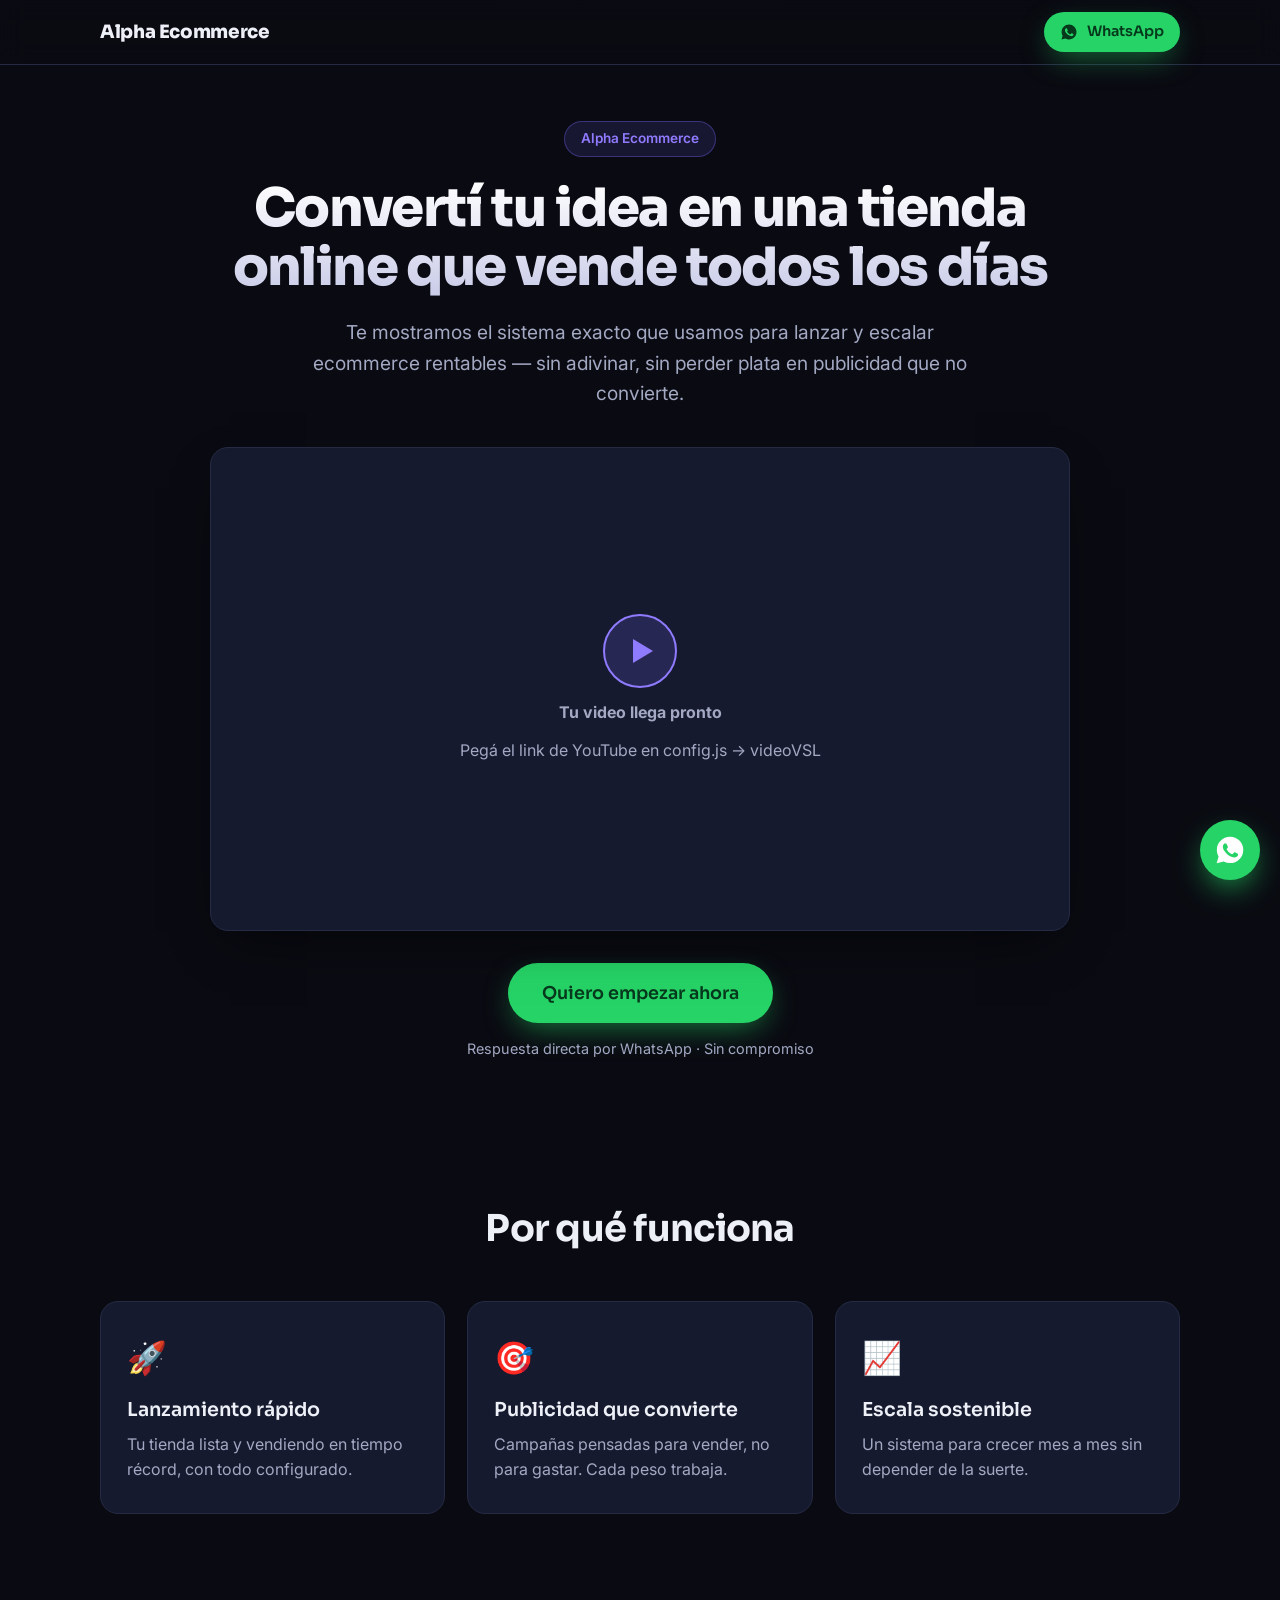
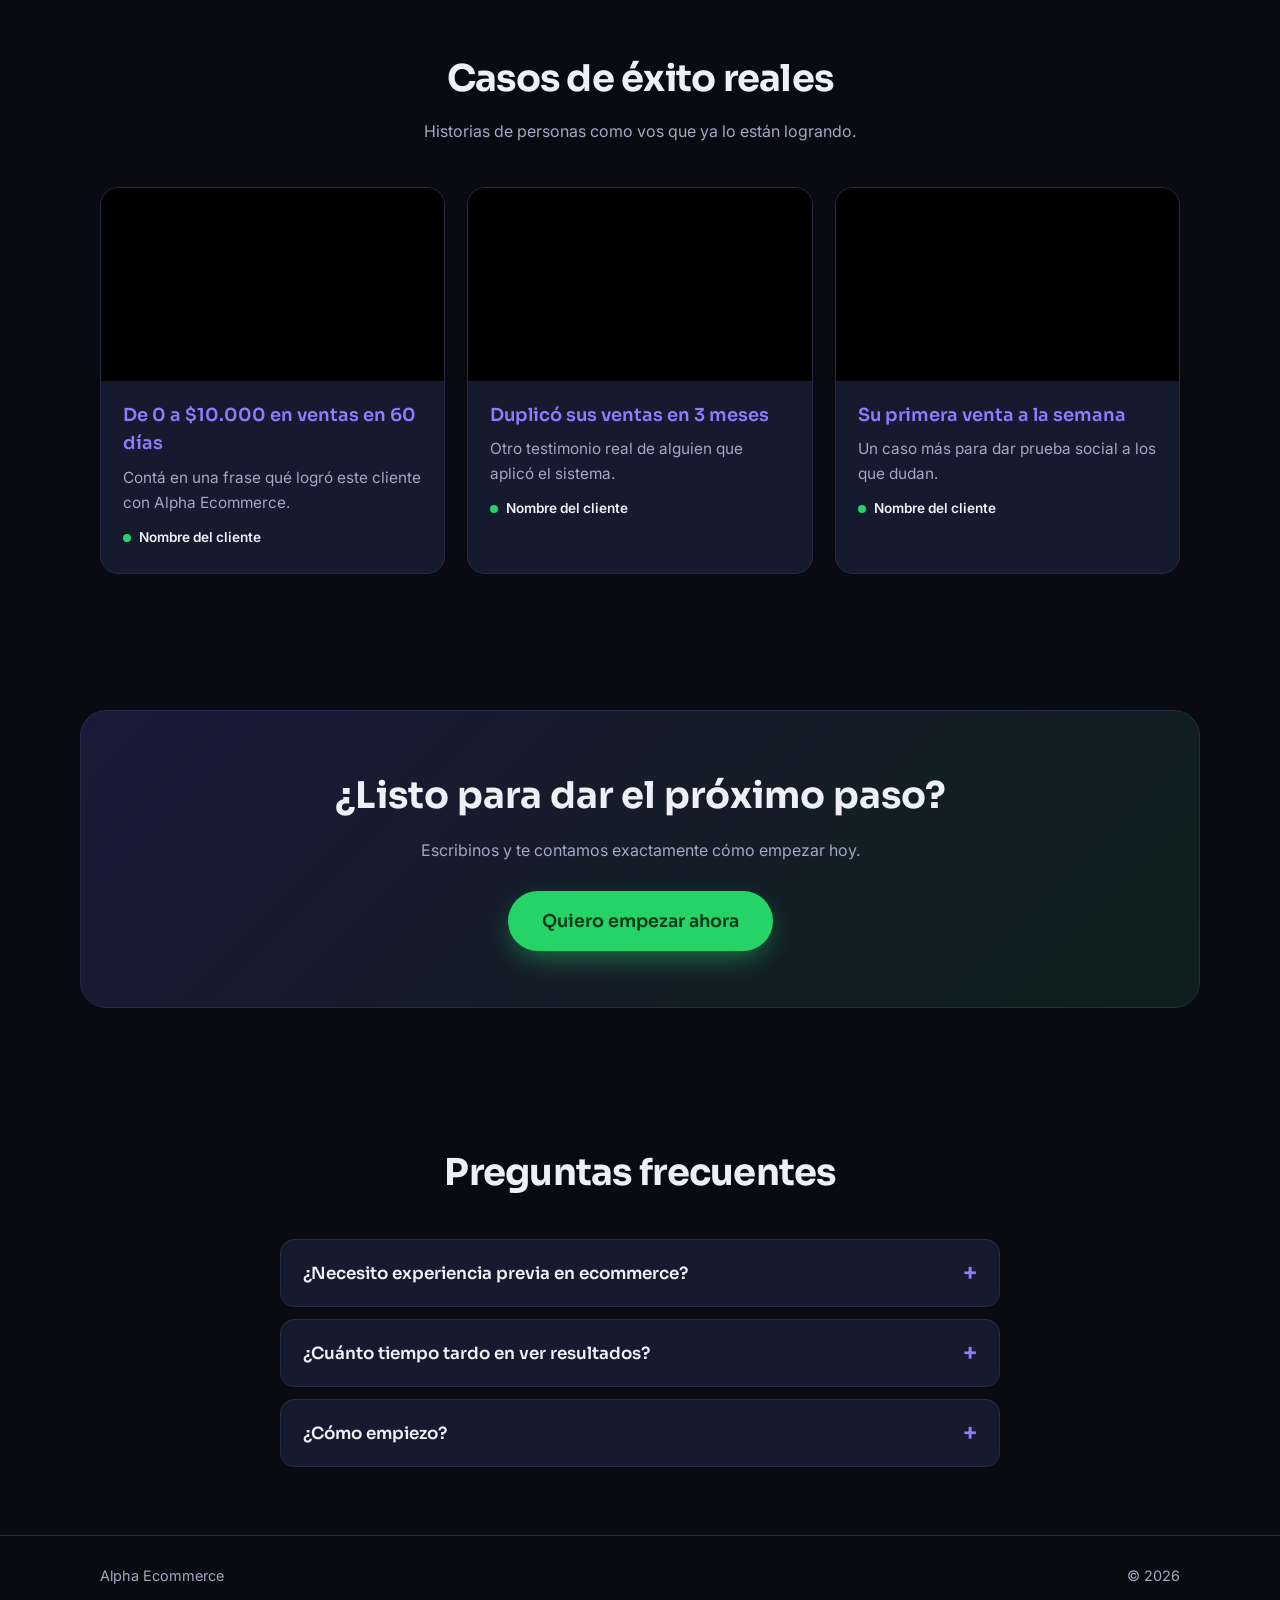
==== commit 192e2790: "Landing VSL para Alpha Ecommerce con casos de éxito y CTA de WhatsApp - Video VSL principal por link" ====
--- a/index.html
+++ b/index.html
@@ -1,467 +1,91 @@
 <!DOCTYPE html>
 <html lang="es">
 <head>
-<meta charset="UTF-8" />
-<meta name="viewport" content="width=device-width, initial-scale=1.0" />
-<title>Calculadora de Importación</title>
-<style>
-  :root {
-    --bg: #f5f7fb;
-    --card: #ffffff;
-    --ink: #1e293b;
-    --muted: #64748b;
-    --line: #e5e9f2;
-    --brand: #4f46e5;
-    --brand-2: #7c3aed;
-    --accent: #0ea5e9;
-    --green: #16a34a;
-    --green-soft: #dcfce7;
-    --amber: #d97706;
-    --amber-soft: #fef3c7;
-    --red: #dc2626;
-    --red-soft: #fee2e2;
-    --shadow: 0 10px 30px -12px rgba(30,41,59,.18);
-    --shadow-sm: 0 2px 8px -2px rgba(30,41,59,.12);
-  }
-  * { box-sizing: border-box; }
-  html, body { margin: 0; }
-  body {
-    font-family: system-ui, -apple-system, "Segoe UI", Roboto, sans-serif;
-    background: var(--bg);
-    color: var(--ink);
-    line-height: 1.45;
-    -webkit-font-smoothing: antialiased;
-  }
-  .wrap { max-width: 1080px; margin: 0 auto; padding: 20px 16px 64px; }
-
-  /* Header */
-  .hero {
-    background: linear-gradient(135deg, var(--brand) 0%, var(--brand-2) 100%);
-    color: #fff;
-    border-radius: 20px;
-    padding: 26px 26px;
-    box-shadow: var(--shadow);
-    margin-bottom: 22px;
-  }
-  .hero h1 { margin: 0 0 6px; font-size: 1.6rem; display: flex; align-items: center; gap: 10px; }
-  .hero p { margin: 0; opacity: .92; font-size: .95rem; max-width: 640px; }
-  .hero .badge {
-    display: inline-flex; gap: 8px; align-items: center;
-    margin-top: 14px; background: rgba(255,255,255,.16);
-    padding: 6px 12px; border-radius: 999px; font-size: .82rem;
-  }
-
-  /* Layout */
-  .grid { display: grid; grid-template-columns: 1.15fr .85fr; gap: 20px; align-items: start; }
-  @media (max-width: 860px) { .grid { grid-template-columns: 1fr; } }
-
-  .card {
-    background: var(--card);
-    border: 1px solid var(--line);
-    border-radius: 18px;
-    box-shadow: var(--shadow-sm);
-    padding: 22px;
-  }
-  .card h2 { margin: 0 0 4px; font-size: 1.12rem; }
-  .card .hint { margin: 0 0 18px; color: var(--muted); font-size: .86rem; }
-
-  /* Form */
-  .field { margin-bottom: 15px; }
-  .field label { display: block; font-weight: 600; font-size: .82rem; margin-bottom: 6px; color: #334155; }
-  .field .sub { font-weight: 400; color: var(--muted); font-size: .78rem; }
-  .input-shell {
-    display: flex; align-items: center; gap: 6px;
-    background: #fbfcfe; border: 1.5px solid var(--line);
-    border-radius: 12px; padding: 0 12px; transition: border-color .15s, box-shadow .15s;
-  }
-  .input-shell:focus-within { border-color: var(--brand); box-shadow: 0 0 0 4px rgba(79,70,229,.12); background:#fff; }
-  .input-shell .pre { color: var(--muted); font-weight: 600; font-size: .95rem; }
-  .input-shell input {
-    flex: 1; border: none; background: transparent; outline: none;
-    padding: 12px 0; font-size: .98rem; color: var(--ink); min-width: 0;
-  }
-  .input-shell input.num { text-align: right; font-variant-numeric: tabular-nums; }
-  .two { display: grid; grid-template-columns: 1fr 1fr; gap: 12px; }
-  @media (max-width: 520px) { .two { grid-template-columns: 1fr; } }
-
-  .row-links a.open {
-    font-size: .78rem; color: var(--brand); text-decoration: none; white-space: nowrap;
-  }
-  .row-links a.open:hover { text-decoration: underline; }
-
-  /* Settings inline */
-  .settings {
-    display: flex; flex-wrap: wrap; gap: 14px; align-items: flex-end;
-    background: #f8f9ff; border: 1px dashed #d9ddf2; border-radius: 14px;
-    padding: 14px; margin-bottom: 18px;
-  }
-  .settings .field { margin: 0; }
-  .settings .input-shell { background: #fff; }
-  .settings input { padding: 9px 0; }
-  .settings .mini { width: 96px; }
-
-  /* Buttons */
-  .btn {
-    cursor: pointer; border: none; border-radius: 12px; font-weight: 700;
-    font-size: .95rem; padding: 13px 18px; transition: transform .05s, filter .15s;
-  }
-  .btn:active { transform: translateY(1px); }
-  .btn-primary { background: linear-gradient(135deg, var(--brand), var(--brand-2)); color: #fff; width: 100%; box-shadow: 0 8px 20px -8px rgba(79,70,229,.6); }
-  .btn-primary:hover { filter: brightness(1.05); }
-  .btn-ghost { background: #fff; color: var(--muted); border: 1.5px solid var(--line); }
-  .btn-ghost:hover { color: var(--ink); border-color: var(--muted); }
-
-  /* Results panel */
-  .result { position: sticky; top: 16px; }
-  .result .headline { text-align: center; padding: 6px 0 16px; border-bottom: 1px solid var(--line); margin-bottom: 16px; }
-  .result .headline .label { color: var(--muted); font-size: .82rem; font-weight: 600; text-transform: uppercase; letter-spacing: .04em; }
-  .result .headline .big { font-size: 2.4rem; font-weight: 800; color: var(--brand); margin-top: 4px; letter-spacing: -.02em; }
-  .result .headline .big.muted { color: #cbd5e1; }
-
-  .kpis { display: grid; grid-template-columns: 1fr 1fr; gap: 12px; margin-bottom: 16px; }
-  .kpi { background: #f8fafc; border: 1px solid var(--line); border-radius: 14px; padding: 13px 14px; }
-  .kpi .k { color: var(--muted); font-size: .74rem; font-weight: 600; text-transform: uppercase; letter-spacing: .03em; }
-  .kpi .v { font-size: 1.28rem; font-weight: 700; margin-top: 3px; font-variant-numeric: tabular-nums; }
-  .kpi.full { grid-column: 1 / -1; }
-
-  .pill { display: inline-flex; align-items: center; gap: 6px; padding: 5px 12px; border-radius: 999px; font-weight: 700; font-size: .95rem; }
-  .pill.good { background: var(--green-soft); color: var(--green); }
-  .pill.warn { background: var(--amber-soft); color: var(--amber); }
-  .pill.bad { background: var(--red-soft); color: var(--red); }
-
-  .breakdown { border-top: 1px solid var(--line); padding-top: 14px; }
-  .breakdown .brow { display: flex; justify-content: space-between; font-size: .88rem; padding: 5px 0; color: #475569; }
-  .breakdown .brow .amt { font-variant-numeric: tabular-nums; font-weight: 600; }
-  .breakdown .brow.total { border-top: 1px dashed var(--line); margin-top: 6px; padding-top: 10px; font-weight: 700; color: var(--ink); }
-
-  /* Saved list */
-  .list-head { display: flex; align-items: center; justify-content: space-between; margin: 34px 0 14px; }
-  .list-head h2 { margin: 0; font-size: 1.2rem; }
-  .list-actions { display: flex; gap: 10px; }
-  .products { display: grid; grid-template-columns: repeat(auto-fill, minmax(280px, 1fr)); gap: 14px; }
-  .prod {
-    background: var(--card); border: 1px solid var(--line); border-radius: 16px;
-    padding: 16px; box-shadow: var(--shadow-sm); position: relative;
-  }
-  .prod .pname { font-weight: 700; font-size: 1.02rem; padding-right: 26px; }
-  .prod .plinks { display: flex; gap: 10px; margin: 6px 0 12px; flex-wrap: wrap; }
-  .prod .plinks a { font-size: .76rem; text-decoration: none; color: var(--brand); background: #eef2ff; padding: 3px 9px; border-radius: 8px; }
-  .prod .plinks a:hover { background: #e0e7ff; }
-  .prod .pgrid { display: grid; grid-template-columns: 1fr 1fr; gap: 8px 12px; font-size: .84rem; }
-  .prod .pgrid .lbl { color: var(--muted); }
-  .prod .pgrid .num { font-weight: 700; text-align: right; font-variant-numeric: tabular-nums; }
-  .prod .pfoot { display: flex; justify-content: space-between; align-items: center; margin-top: 12px; padding-top: 12px; border-top: 1px solid var(--line); }
-  .prod .x { position: absolute; top: 12px; right: 12px; cursor: pointer; border: none; background: transparent; color: #cbd5e1; font-size: 1.1rem; line-height: 1; }
-  .prod .x:hover { color: var(--red); }
-  .prod .load { cursor: pointer; border: 1px solid var(--line); background: #fff; color: var(--brand); border-radius: 9px; padding: 6px 12px; font-size: .8rem; font-weight: 600; }
-  .prod .load:hover { background: #f5f6ff; }
-
-  .empty { text-align: center; color: var(--muted); padding: 34px 16px; background: #fff; border: 1px dashed var(--line); border-radius: 16px; }
-  .empty .em { font-size: 2rem; }
-
-  .legend { margin-top: 28px; color: var(--muted); font-size: .82rem; background: #fff; border: 1px solid var(--line); border-radius: 14px; padding: 16px 18px; }
-  .legend code { background: #eef2ff; color: var(--brand); padding: 1px 6px; border-radius: 5px; }
-</style>
+  <meta charset="UTF-8" />
+  <meta name="viewport" content="width=device-width, initial-scale=1.0" />
+  <title>Alpha Ecommerce — Escalá tu tienda online</title>
+  <meta name="description" content="El sistema para lanzar y escalar ecommerce rentables. Mirá el video y los casos de éxito reales." />
+  <link rel="preconnect" href="https://fonts.googleapis.com" />
+  <link rel="preconnect" href="https://fonts.gstatic.com" crossorigin />
+  <link href="https://fonts.googleapis.com/css2?family=Sora:wght@400;600;700;800&family=Inter:wght@400;500;600&display=swap" rel="stylesheet" />
+  <link rel="stylesheet" href="assets/css/styles.css" />
 </head>
 <body>
-<div class="wrap">
 
-  <div class="hero">
-    <h1>📦 Calculadora de Importación</h1>
-    <p>Cargá el link y los datos de tu producto y descubrí al instante cuánto te cuesta traerlo, a qué precio conviene venderlo y cuánta ganancia deja.</p>
-    <span class="badge">✨ Los resultados se calculan solos mientras escribís</span>
-  </div>
+  <!-- ====== NAV ====== -->
+  <header class="nav">
+    <div class="container nav__inner">
+      <a href="#top" class="brand" id="brandName">Alpha Ecommerce</a>
+      <a href="#" class="btn btn--sm btn--wa" data-wa aria-label="Contactar por WhatsApp">
+        <span class="wa-ico" aria-hidden="true"></span> WhatsApp
+      </a>
+    </div>
+  </header>
 
-  <div class="grid">
-    <!-- FORM -->
-    <div class="card">
-      <h2>Datos del producto</h2>
-      <p class="hint">Completá los campos. Todo se puede modificar en cualquier momento.</p>
+  <!-- ====== HERO / VSL ====== -->
+  <section class="hero" id="top">
+    <div class="container hero__inner">
+      <span class="pill" id="heroEyebrow">Alpha Ecommerce</span>
+      <h1 class="hero__title" id="heroTitle">Cargando…</h1>
+      <p class="hero__sub" id="heroSub"></p>
 
-      <div class="settings">
-        <div class="field">
-          <label>Impuestos <span class="sub">(% del FOB)</span></label>
-          <div class="input-shell mini"><input type="number" id="taxRate" class="num" value="80" min="0" step="1" /><span class="pre">%</span></div>
-        </div>
-        <div class="field">
-          <label>Margen mínimo <span class="sub">de venta</span></label>
-          <div class="input-shell mini"><input type="number" id="marginRate" class="num" value="50" min="0" step="1" /><span class="pre">%</span></div>
-        </div>
-        <div class="field">
-          <label>Moneda</label>
-          <div class="input-shell mini"><input type="text" id="currency" value="$" maxlength="3" /></div>
-        </div>
+      <div class="video-frame" id="vslWrap">
+        <!-- El video VSL se inyecta acá -->
       </div>
 
-      <div class="field">
-        <label>Nombre del producto</label>
-        <div class="input-shell"><input type="text" id="nombre" placeholder="Ej: Auriculares bluetooth" /></div>
-      </div>
+      <a href="#" class="btn btn--lg btn--wa" data-wa id="heroCta">Quiero empezar ahora</a>
+      <p class="hero__micro">Respuesta directa por WhatsApp · Sin compromiso</p>
+    </div>
+  </section>
 
-      <div class="two">
-        <div class="field row-links">
-          <label>Link Amazon</label>
-          <div class="input-shell"><input type="url" id="amazon" placeholder="https://amazon.com/..." /><a class="open" id="openAmazon" target="_blank" rel="noopener" style="display:none">abrir ↗</a></div>
-        </div>
-        <div class="field row-links">
-          <label>Link Alibaba</label>
-          <div class="input-shell"><input type="url" id="alibaba" placeholder="https://alibaba.com/..." /><a class="open" id="openAlibaba" target="_blank" rel="noopener" style="display:none">abrir ↗</a></div>
-        </div>
-      </div>
+  <!-- ====== BENEFICIOS ====== -->
+  <section class="section beneficios">
+    <div class="container">
+      <h2 class="section__title">Por qué funciona</h2>
+      <div class="grid grid--3" id="beneficiosGrid"></div>
+    </div>
+  </section>
 
-      <div class="two">
-        <div class="field">
-          <label>Precio de venta en Amazon</label>
-          <div class="input-shell"><span class="pre" data-cur>$</span><input type="number" id="venta" class="num" placeholder="0" min="0" step="0.01" /></div>
-        </div>
-        <div class="field">
-          <label>Precio del fabricante <span class="sub">(x unidad)</span></label>
-          <div class="input-shell"><span class="pre" data-cur>$</span><input type="number" id="fabricante" class="num" placeholder="0" min="0" step="0.01" /></div>
-        </div>
-      </div>
+  <!-- ====== CASOS DE ÉXITO ====== -->
+  <section class="section casos" id="casos">
+    <div class="container">
+      <h2 class="section__title">Casos de éxito reales</h2>
+      <p class="section__sub">Historias de personas como vos que ya lo están logrando.</p>
+      <div class="grid grid--3" id="casosGrid"></div>
+    </div>
+  </section>
 
-      <div class="two">
-        <div class="field">
-          <label>Unidades a importar</label>
-          <div class="input-shell"><input type="number" id="unidades" class="num" placeholder="0" min="0" step="1" /><span class="pre">u.</span></div>
-        </div>
-        <div class="field">
-          <label>Freight <span class="sub">(envío total)</span></label>
-          <div class="input-shell"><span class="pre" data-cur>$</span><input type="number" id="freight" class="num" placeholder="0" min="0" step="0.01" /></div>
-        </div>
-      </div>
+  <!-- ====== CTA FINAL ====== -->
+  <section class="section cta-final">
+    <div class="container cta-final__inner">
+      <h2 class="cta-final__title">¿Listo para dar el próximo paso?</h2>
+      <p class="cta-final__sub">Escribinos y te contamos exactamente cómo empezar hoy.</p>
+      <a href="#" class="btn btn--lg btn--wa" data-wa id="ctaFinal">Quiero empezar ahora</a>
+    </div>
+  </section>
 
-      <div class="field">
-        <label>Valor FOB</label>
-        <div class="input-shell"><span class="pre" data-cur>$</span><input type="number" id="fob" class="num" placeholder="0" min="0" step="0.01" /></div>
-      </div>
+  <!-- ====== FAQ ====== -->
+  <section class="section faq">
+    <div class="container container--narrow">
+      <h2 class="section__title">Preguntas frecuentes</h2>
+      <div id="faqList" class="faq__list"></div>
+    </div>
+  </section>
 
-      <button class="btn btn-primary" id="saveBtn">＋ Guardar en mi lista</button>
+  <!-- ====== FOOTER ====== -->
+  <footer class="footer">
+    <div class="container footer__inner">
+      <span id="footerBrand">Alpha Ecommerce</span>
+      <span class="footer__year" id="footerYear"></span>
     </div>
+  </footer>
 
-    <!-- RESULTS -->
-    <div class="card result">
-      <div class="headline">
-        <div class="label">💰 Precio mínimo de venta</div>
-        <div class="big" id="rMinVenta">—</div>
-      </div>
+  <!-- Botón flotante de WhatsApp -->
+  <a href="#" class="wa-float" data-wa aria-label="WhatsApp">
+    <span class="wa-ico wa-ico--lg" aria-hidden="true"></span>
+  </a>
 
-      <div class="kpis">
-        <div class="kpi">
-          <div class="k">Costo real x unidad</div>
-          <div class="v" id="rBreakEven">—</div>
-        </div>
-        <div class="kpi">
-          <div class="k">Inversión total</div>
-          <div class="v" id="rInversion">—</div>
-        </div>
-        <div class="kpi full" style="display:flex; justify-content:space-between; align-items:center;">
-          <div>
-            <div class="k">Ganancia con precio Amazon</div>
-            <div class="v" id="rGananciaUnidad" style="font-size:1.05rem;">—</div>
-          </div>
-          <span class="pill" id="rPct">—</span>
-        </div>
-      </div>
-
-      <div class="breakdown">
-        <div class="brow"><span>Valor FOB</span><span class="amt" id="bFob">—</span></div>
-        <div class="brow"><span>Freight (envío)</span><span class="amt" id="bFreight">—</span></div>
-        <div class="brow"><span>Impuestos Argentina</span><span class="amt" id="bImpuestos">—</span></div>
-        <div class="brow total"><span>Inversión total</span><span class="amt" id="bTotal">—</span></div>
-      </div>
-    </div>
-  </div>
-
-  <!-- SAVED -->
-  <div class="list-head">
-    <h2>🗂️ Mis productos</h2>
-    <div class="list-actions">
-      <button class="btn btn-ghost" id="exportCsv">⬇ CSV</button>
-      <button class="btn btn-ghost" id="clearAll">Vaciar</button>
-    </div>
-  </div>
-  <div id="products" class="products"></div>
-
-  <div class="legend">
-    <strong>Cómo se calcula:</strong>
-    <code>Impuestos = FOB × %impuestos</code> ·
-    <code>Inversión total = Freight + FOB + Impuestos</code> ·
-    <code>Costo x unidad = Inversión ÷ Unidades</code> ·
-    <code>Precio mín. venta = Costo x unidad × (1 + margen)</code> ·
-    <code>% Ganancia = Precio Amazon ÷ Costo x unidad × 100</code>.
-    <br /><span style="opacity:.8">Basado en tu planilla «PLANILLA IMPORTACION». Tus datos se guardan en este navegador.</span>
-  </div>
-</div>
-
-<script>
-(function () {
-  "use strict";
-  var KEY = "import_calc_v2";
-  var $ = function (id) { return document.getElementById(id); };
-  var fields = ["nombre","amazon","alibaba","venta","fabricante","unidades","freight","fob"];
-
-  var store = load() || { tax: 80, margin: 50, currency: "$", products: [] };
-  $("taxRate").value = store.tax;
-  $("marginRate").value = store.margin;
-  $("currency").value = store.currency;
-
-  function load() { try { return JSON.parse(localStorage.getItem(KEY)); } catch (e) { return null; } }
-  function persist() {
-    store.tax = num($("taxRate").value);
-    store.margin = num($("marginRate").value);
-    store.currency = $("currency").value || "$";
-    localStorage.setItem(KEY, JSON.stringify(store));
-  }
-  function num(v) { var n = parseFloat(String(v).replace(",", ".")); return isNaN(n) ? 0 : n; }
-  function money(n) {
-    if (!isFinite(n)) return "—";
-    return (store.currency || "$") + n.toLocaleString("es-AR", { minimumFractionDigits: 2, maximumFractionDigits: 2 });
-  }
-
-  function readForm() {
-    return {
-      nombre: $("nombre").value.trim(),
-      amazon: $("amazon").value.trim(),
-      alibaba: $("alibaba").value.trim(),
-      venta: num($("venta").value),
-      fabricante: num($("fabricante").value),
-      unidades: num($("unidades").value),
-      freight: num($("freight").value),
-      fob: num($("fob").value)
-    };
-  }
-
-  function calc(p, tax, margin) {
-    var impuestos = p.fob * (tax / 100);
-    var inversion = p.freight + p.fob + impuestos;
-    var breakEven = p.unidades > 0 ? inversion / p.unidades : Infinity;
-    var minVenta = isFinite(breakEven) ? breakEven * (1 + margin / 100) : Infinity;
-    var pct = (isFinite(breakEven) && breakEven > 0) ? p.venta / breakEven * 100 : Infinity;
-    var gananciaUnidad = (isFinite(breakEven)) ? p.venta - breakEven : Infinity;
-    return { impuestos: impuestos, inversion: inversion, breakEven: breakEven, minVenta: minVenta, pct: pct, gananciaUnidad: gananciaUnidad };
-  }
-
-  function pctClass(pct) {
-    if (!isFinite(pct)) return "";
-    return pct >= 150 ? "good" : (pct >= 100 ? "warn" : "bad");
-  }
-
-  function updateLive() {
-    var p = readForm();
-    var tax = num($("taxRate").value), margin = num($("marginRate").value);
-    var c = calc(p, tax, margin);
-
-    var big = $("rMinVenta");
-    big.textContent = isFinite(c.minVenta) ? money(c.minVenta) : "—";
-    big.className = "big" + (isFinite(c.minVenta) ? "" : " muted");
-
-    $("rBreakEven").textContent = money(c.breakEven);
-    $("rInversion").textContent = money(c.inversion);
-    $("rGananciaUnidad").textContent = isFinite(c.gananciaUnidad) ? money(c.gananciaUnidad) + " / u." : "—";
-
-    var pill = $("rPct");
-    if (isFinite(c.pct)) {
-      pill.textContent = c.pct.toLocaleString("es-AR", { maximumFractionDigits: 0 }) + "%";
-      pill.className = "pill " + pctClass(c.pct);
-    } else { pill.textContent = "—"; pill.className = "pill"; }
-
-    $("bFob").textContent = money(p.fob);
-    $("bFreight").textContent = money(p.freight);
-    $("bImpuestos").textContent = money(c.impuestos);
-    $("bTotal").textContent = money(c.inversion);
-
-    toggleLink("amazon", "openAmazon");
-    toggleLink("alibaba", "openAlibaba");
-    document.querySelectorAll("[data-cur]").forEach(function (e) { e.textContent = store.currency || "$"; });
-  }
-
-  function toggleLink(inputId, linkId) {
-    var v = $(inputId).value.trim();
-    var a = $(linkId);
-    if (v && /^https?:\/\//i.test(v)) { a.href = v; a.style.display = ""; } else { a.style.display = "none"; }
-  }
-
-  function renderList() {
-    var box = $("products");
-    box.innerHTML = "";
-    if (!store.products.length) {
-      box.innerHTML = '<div class="empty" style="grid-column:1/-1"><div class="em">📭</div>Todavía no guardaste productos.<br>Completá el formulario y tocá «Guardar en mi lista».</div>';
-      return;
-    }
-    var tax = num($("taxRate").value), margin = num($("marginRate").value);
-    store.products.forEach(function (p, i) {
-      var c = calc(p, tax, margin);
-      var el = document.createElement("div");
-      el.className = "prod";
-      var links = "";
-      if (p.amazon) links += '<a href="' + esc(p.amazon) + '" target="_blank" rel="noopener">Amazon ↗</a>';
-      if (p.alibaba) links += '<a href="' + esc(p.alibaba) + '" target="_blank" rel="noopener">Alibaba ↗</a>';
-      el.innerHTML =
-        '<button class="x" title="Eliminar">✕</button>' +
-        '<div class="pname">' + (esc(p.nombre) || "Sin nombre") + '</div>' +
-        '<div class="plinks">' + links + '</div>' +
-        '<div class="pgrid">' +
-          '<span class="lbl">Costo x unidad</span><span class="num">' + money(c.breakEven) + '</span>' +
-          '<span class="lbl">Precio mín. venta</span><span class="num">' + money(c.minVenta) + '</span>' +
-          '<span class="lbl">Inversión total</span><span class="num">' + money(c.inversion) + '</span>' +
-          '<span class="lbl">Unidades</span><span class="num">' + p.unidades + '</span>' +
-        '</div>' +
-        '<div class="pfoot">' +
-          '<span class="pill ' + pctClass(c.pct) + '">' + (isFinite(c.pct) ? c.pct.toLocaleString("es-AR",{maximumFractionDigits:0}) + "% gcia" : "—") + '</span>' +
-          '<button class="load">Cargar ✎</button>' +
-        '</div>';
-      el.querySelector(".x").addEventListener("click", function () { store.products.splice(i, 1); persist(); renderList(); });
-      el.querySelector(".load").addEventListener("click", function () { loadInto(p); window.scrollTo({ top: 0, behavior: "smooth" }); });
-      box.appendChild(el);
-    });
-  }
-
-  function loadInto(p) {
-    fields.forEach(function (f) { $(f).value = p[f] != null ? p[f] : ""; });
-    updateLive();
-  }
-  function esc(s) { return String(s == null ? "" : s).replace(/[&<>"]/g, function (c) { return { "&": "&amp;", "<": "&lt;", ">": "&gt;", '"': "&quot;" }[c]; }); }
-
-  $("saveBtn").addEventListener("click", function () {
-    var p = readForm();
-    if (!p.nombre && !p.amazon && !p.alibaba && !p.venta && !p.fob) { alert("Completá al menos el nombre o algún dato del producto."); return; }
-    store.products.unshift(p);
-    persist(); renderList();
-    fields.forEach(function (f) { $(f).value = ""; });
-    updateLive();
-    var btn = this, orig = btn.textContent;
-    btn.textContent = "✓ Guardado"; setTimeout(function () { btn.textContent = orig; }, 1200);
-  });
-
-  $("clearAll").addEventListener("click", function () {
-    if (store.products.length && confirm("¿Vaciar todos los productos guardados?")) { store.products = []; persist(); renderList(); }
-  });
-
-  $("exportCsv").addEventListener("click", function () {
-    if (!store.products.length) { alert("No hay productos para exportar."); return; }
-    var tax = num($("taxRate").value), margin = num($("marginRate").value);
-    var head = ["Nombre","Link Amazon","Link Alibaba","Precio Venta AMZ","Precio Fabricante","Unidades","Freight","Valor FOB","Impuestos","Inversion Total","Costo x Unidad","Precio Min Venta","% Ganancia"];
-    var lines = [head.join(",")];
-    store.products.forEach(function (p) {
-      var c = calc(p, tax, margin);
-      var cells = [p.nombre, p.amazon, p.alibaba, p.venta, p.fabricante, p.unidades, p.freight, p.fob,
-        c.impuestos.toFixed(2), c.inversion.toFixed(2),
-        isFinite(c.breakEven) ? c.breakEven.toFixed(2) : "",
-        isFinite(c.minVenta) ? c.minVenta.toFixed(2) : "",
-        isFinite(c.pct) ? c.pct.toFixed(2) : ""];
-      lines.push(cells.map(function (v) { var s = String(v == null ? "" : v); return /[",\n]/.test(s) ? '"' + s.replace(/"/g, '""') + '"' : s; }).join(","));
-    });
-    var blob = new Blob([lines.join("\n")], { type: "text/csv;charset=utf-8;" });
-    var a = document.createElement("a"); a.href = URL.createObjectURL(blob); a.download = "importacion.csv"; a.click(); URL.revokeObjectURL(a.href);
-  });
-
-  fields.forEach(function (f) { $(f).addEventListener("input", updateLive); });
-  ["taxRate","marginRate","currency"].forEach(function (id) { $(id).addEventListener("input", function () { persist(); updateLive(); renderList(); }); });
-
-  updateLive();
-  renderList();
-})();
-</script>
+  <script src="assets/js/config.js"></script>
+  <script src="assets/js/app.js"></script>
 </body>
 </html>
--- a/assets/css/styles.css
+++ b/assets/css/styles.css
@@ -0,0 +1,206 @@
+/* ===================================================================
+   Alpha Ecommerce — Landing VSL
+   =================================================================== */
+
+:root {
+  --bg: #0a0b12;
+  --bg-2: #111323;
+  --card: #161a2e;
+  --line: #262b45;
+  --text: #eef0f8;
+  --muted: #a3a8c3;
+  --brand: #6c5ce7;
+  --brand-2: #8f7bff;
+  --wa: #25d366;
+  --wa-dark: #1da851;
+  --radius: 18px;
+  --shadow: 0 20px 50px -20px rgba(0, 0, 0, 0.7);
+}
+
+* { box-sizing: border-box; margin: 0; padding: 0; }
+
+html { scroll-behavior: smooth; }
+
+body {
+  font-family: 'Inter', system-ui, sans-serif;
+  background: radial-gradient(1200px 600px at 50% -10%, #1b1e38 0%, var(--bg) 55%);
+  color: var(--text);
+  line-height: 1.6;
+  -webkit-font-smoothing: antialiased;
+}
+
+h1, h2, h3, .brand { font-family: 'Sora', sans-serif; }
+
+img, iframe { max-width: 100%; display: block; }
+
+.container { width: 100%; max-width: 1120px; margin: 0 auto; padding: 0 20px; }
+.container--narrow { max-width: 760px; }
+
+/* ---------- NAV ---------- */
+.nav {
+  position: sticky; top: 0; z-index: 40;
+  background: rgba(10, 11, 18, 0.8);
+  backdrop-filter: blur(12px);
+  border-bottom: 1px solid var(--line);
+}
+.nav__inner { display: flex; align-items: center; justify-content: space-between; height: 64px; }
+.brand { font-weight: 800; font-size: 1.15rem; color: var(--text); text-decoration: none; letter-spacing: -0.02em; }
+
+/* ---------- BOTONES ---------- */
+.btn {
+  display: inline-flex; align-items: center; gap: 9px;
+  border: none; cursor: pointer; text-decoration: none;
+  font-weight: 600; border-radius: 999px;
+  transition: transform 0.15s ease, box-shadow 0.15s ease, filter 0.15s ease;
+  font-family: 'Sora', sans-serif;
+}
+.btn:hover { transform: translateY(-2px); }
+.btn--sm { padding: 8px 16px; font-size: 0.9rem; }
+.btn--lg { padding: 16px 34px; font-size: 1.1rem; }
+.btn--wa { background: var(--wa); color: #06381c; box-shadow: 0 10px 30px -8px rgba(37, 211, 102, 0.6); }
+.btn--wa:hover { background: var(--wa-dark); }
+
+/* Ícono WhatsApp (SVG en background, sin recursos externos) */
+.wa-ico {
+  width: 18px; height: 18px; display: inline-block;
+  background: currentColor;
+  -webkit-mask: var(--wa-mask) center/contain no-repeat;
+  mask: var(--wa-mask) center/contain no-repeat;
+}
+.wa-ico--lg { width: 32px; height: 32px; color: #fff; }
+:root {
+  --wa-mask: url("data:image/svg+xml,%3Csvg xmlns='http://www.w3.org/2000/svg' viewBox='0 0 24 24'%3E%3Cpath d='M12.04 2C6.58 2 2.13 6.45 2.13 11.91c0 1.75.46 3.45 1.32 4.95L2 22l5.25-1.38a9.9 9.9 0 0 0 4.79 1.22h.01c5.46 0 9.91-4.45 9.91-9.91 0-2.65-1.03-5.14-2.9-7.01A9.82 9.82 0 0 0 12.04 2zm5.8 14.14c-.24.68-1.42 1.32-1.95 1.36-.5.05-.99.24-3.36-.7-2.83-1.11-4.62-4.01-4.76-4.2-.14-.19-1.14-1.51-1.14-2.88 0-1.37.72-2.05.97-2.33.25-.28.55-.35.73-.35.18 0 .37 0 .53.01.17.01.4-.06.62.48.24.55.81 1.92.88 2.06.07.14.12.3.02.49-.1.19-.14.3-.28.46-.14.16-.3.36-.42.48-.14.14-.29.29-.12.57.17.28.75 1.24 1.62 2.01 1.11.99 2.05 1.3 2.33 1.44.28.14.44.12.6-.07.16-.19.7-.81.89-1.09.18-.28.37-.23.62-.14.25.09 1.6.75 1.87.89.28.14.46.21.53.32.07.12.07.66-.17 1.35z'/%3E%3C/svg%3E");
+}
+
+/* ---------- HERO ---------- */
+.hero { padding: 56px 0 72px; text-align: center; }
+.hero__inner { display: flex; flex-direction: column; align-items: center; }
+.pill {
+  display: inline-block; padding: 6px 16px; border-radius: 999px;
+  background: rgba(108, 92, 231, 0.15); color: var(--brand-2);
+  border: 1px solid rgba(108, 92, 231, 0.4);
+  font-size: 0.85rem; font-weight: 600; margin-bottom: 22px;
+}
+.hero__title {
+  font-size: clamp(1.9rem, 5vw, 3.3rem); font-weight: 800;
+  line-height: 1.12; letter-spacing: -0.03em; max-width: 900px;
+  background: linear-gradient(180deg, #fff 0%, #c9cbe8 100%);
+  -webkit-background-clip: text; background-clip: text; color: transparent;
+}
+.hero__sub { color: var(--muted); font-size: clamp(1rem, 2.5vw, 1.2rem); max-width: 660px; margin: 20px auto 0; }
+
+.video-frame {
+  width: 100%; max-width: 860px; margin: 38px auto 32px;
+  aspect-ratio: 16 / 9; border-radius: var(--radius); overflow: hidden;
+  background: var(--card); border: 1px solid var(--line); box-shadow: var(--shadow);
+  position: relative;
+}
+.video-frame iframe { width: 100%; height: 100%; border: 0; }
+.video-placeholder {
+  position: absolute; inset: 0; display: flex; flex-direction: column;
+  align-items: center; justify-content: center; gap: 12px; color: var(--muted); text-align: center; padding: 20px;
+}
+.video-placeholder .play {
+  width: 74px; height: 74px; border-radius: 50%;
+  background: rgba(108, 92, 231, 0.2); border: 2px solid var(--brand-2);
+  display: grid; place-items: center;
+}
+.video-placeholder .play::after {
+  content: ''; width: 0; height: 0; margin-left: 5px;
+  border-left: 20px solid var(--brand-2);
+  border-top: 12px solid transparent; border-bottom: 12px solid transparent;
+}
+.hero__micro { color: var(--muted); font-size: 0.9rem; margin-top: 14px; }
+
+/* ---------- SECCIONES ---------- */
+.section { padding: 68px 0; }
+.section__title {
+  font-size: clamp(1.6rem, 4vw, 2.3rem); font-weight: 700;
+  text-align: center; letter-spacing: -0.02em;
+}
+.section__sub { color: var(--muted); text-align: center; margin-top: 10px; margin-bottom: 8px; }
+
+.grid { display: grid; gap: 22px; margin-top: 42px; }
+.grid--3 { grid-template-columns: repeat(3, 1fr); }
+
+/* ---------- BENEFICIOS ---------- */
+.card {
+  background: var(--card); border: 1px solid var(--line);
+  border-radius: var(--radius); padding: 30px 26px;
+}
+.beneficio__icono { font-size: 2rem; margin-bottom: 12px; }
+.beneficio__titulo { font-size: 1.2rem; font-weight: 600; margin-bottom: 6px; }
+.beneficio__texto { color: var(--muted); }
+
+/* ---------- CASOS ---------- */
+.caso {
+  background: var(--card); border: 1px solid var(--line);
+  border-radius: var(--radius); overflow: hidden; display: flex; flex-direction: column;
+  transition: transform 0.2s ease, border-color 0.2s ease;
+}
+.caso:hover { transform: translateY(-4px); border-color: var(--brand); }
+.caso__video { aspect-ratio: 16 / 9; background: #000; }
+.caso__video iframe { width: 100%; height: 100%; border: 0; }
+.caso__body { padding: 20px 22px 24px; }
+.caso__titulo { font-size: 1.12rem; font-weight: 600; color: var(--brand-2); }
+.caso__desc { color: var(--muted); margin: 8px 0 12px; font-size: 0.96rem; }
+.caso__nombre { font-size: 0.85rem; font-weight: 600; color: var(--text); display: flex; align-items: center; gap: 8px; }
+.caso__nombre::before { content: ''; width: 8px; height: 8px; border-radius: 50%; background: var(--wa); }
+
+/* ---------- CTA FINAL ---------- */
+.cta-final__inner {
+  text-align: center; background: linear-gradient(135deg, rgba(108,92,231,0.18), rgba(37,211,102,0.1));
+  border: 1px solid var(--line); border-radius: 26px; padding: 56px 30px;
+}
+.cta-final__title { font-size: clamp(1.6rem, 4vw, 2.3rem); font-weight: 700; }
+.cta-final__sub { color: var(--muted); margin: 12px 0 28px; }
+
+/* ---------- FAQ ---------- */
+.faq__list { margin-top: 36px; display: flex; flex-direction: column; gap: 12px; }
+.faq__item { background: var(--card); border: 1px solid var(--line); border-radius: 14px; overflow: hidden; }
+.faq__q {
+  width: 100%; text-align: left; background: none; border: none; color: var(--text);
+  padding: 18px 22px; font-size: 1.05rem; font-weight: 600; cursor: pointer;
+  display: flex; justify-content: space-between; align-items: center; gap: 16px;
+  font-family: 'Sora', sans-serif;
+}
+.faq__q::after { content: '+'; font-size: 1.5rem; color: var(--brand-2); transition: transform 0.2s ease; }
+.faq__item.open .faq__q::after { transform: rotate(45deg); }
+.faq__a { max-height: 0; overflow: hidden; color: var(--muted); padding: 0 22px; transition: max-height 0.25s ease, padding 0.25s ease; }
+.faq__item.open .faq__a { max-height: 300px; padding: 0 22px 20px; }
+
+/* ---------- FOOTER ---------- */
+.footer { border-top: 1px solid var(--line); padding: 28px 0; color: var(--muted); }
+.footer__inner { display: flex; justify-content: space-between; align-items: center; font-size: 0.9rem; }
+
+/* ---------- WHATSAPP FLOTANTE ---------- */
+.wa-float {
+  position: fixed; right: 20px; bottom: 20px; z-index: 50;
+  width: 60px; height: 60px; border-radius: 50%;
+  background: var(--wa); display: grid; place-items: center;
+  box-shadow: 0 12px 30px -6px rgba(37, 211, 102, 0.7);
+  transition: transform 0.15s ease;
+  animation: pulse 2.4s infinite;
+}
+.wa-float:hover { transform: scale(1.08); }
+@keyframes pulse {
+  0% { box-shadow: 0 12px 30px -6px rgba(37,211,102,0.7), 0 0 0 0 rgba(37,211,102,0.5); }
+  70% { box-shadow: 0 12px 30px -6px rgba(37,211,102,0.7), 0 0 0 16px rgba(37,211,102,0); }
+  100% { box-shadow: 0 12px 30px -6px rgba(37,211,102,0.7), 0 0 0 0 rgba(37,211,102,0); }
+}
+
+/* ---------- RESPONSIVE ---------- */
+@media (max-width: 900px) {
+  .grid--3 { grid-template-columns: 1fr 1fr; }
+}
+@media (max-width: 620px) {
+  .grid--3 { grid-template-columns: 1fr; }
+  .hero { padding: 36px 0 52px; }
+  .section { padding: 50px 0; }
+  .btn--lg { padding: 15px 28px; font-size: 1.02rem; }
+  .wa-float { width: 54px; height: 54px; }
+}
+
+@media (prefers-reduced-motion: reduce) {
+  * { animation: none !important; scroll-behavior: auto; }
+}
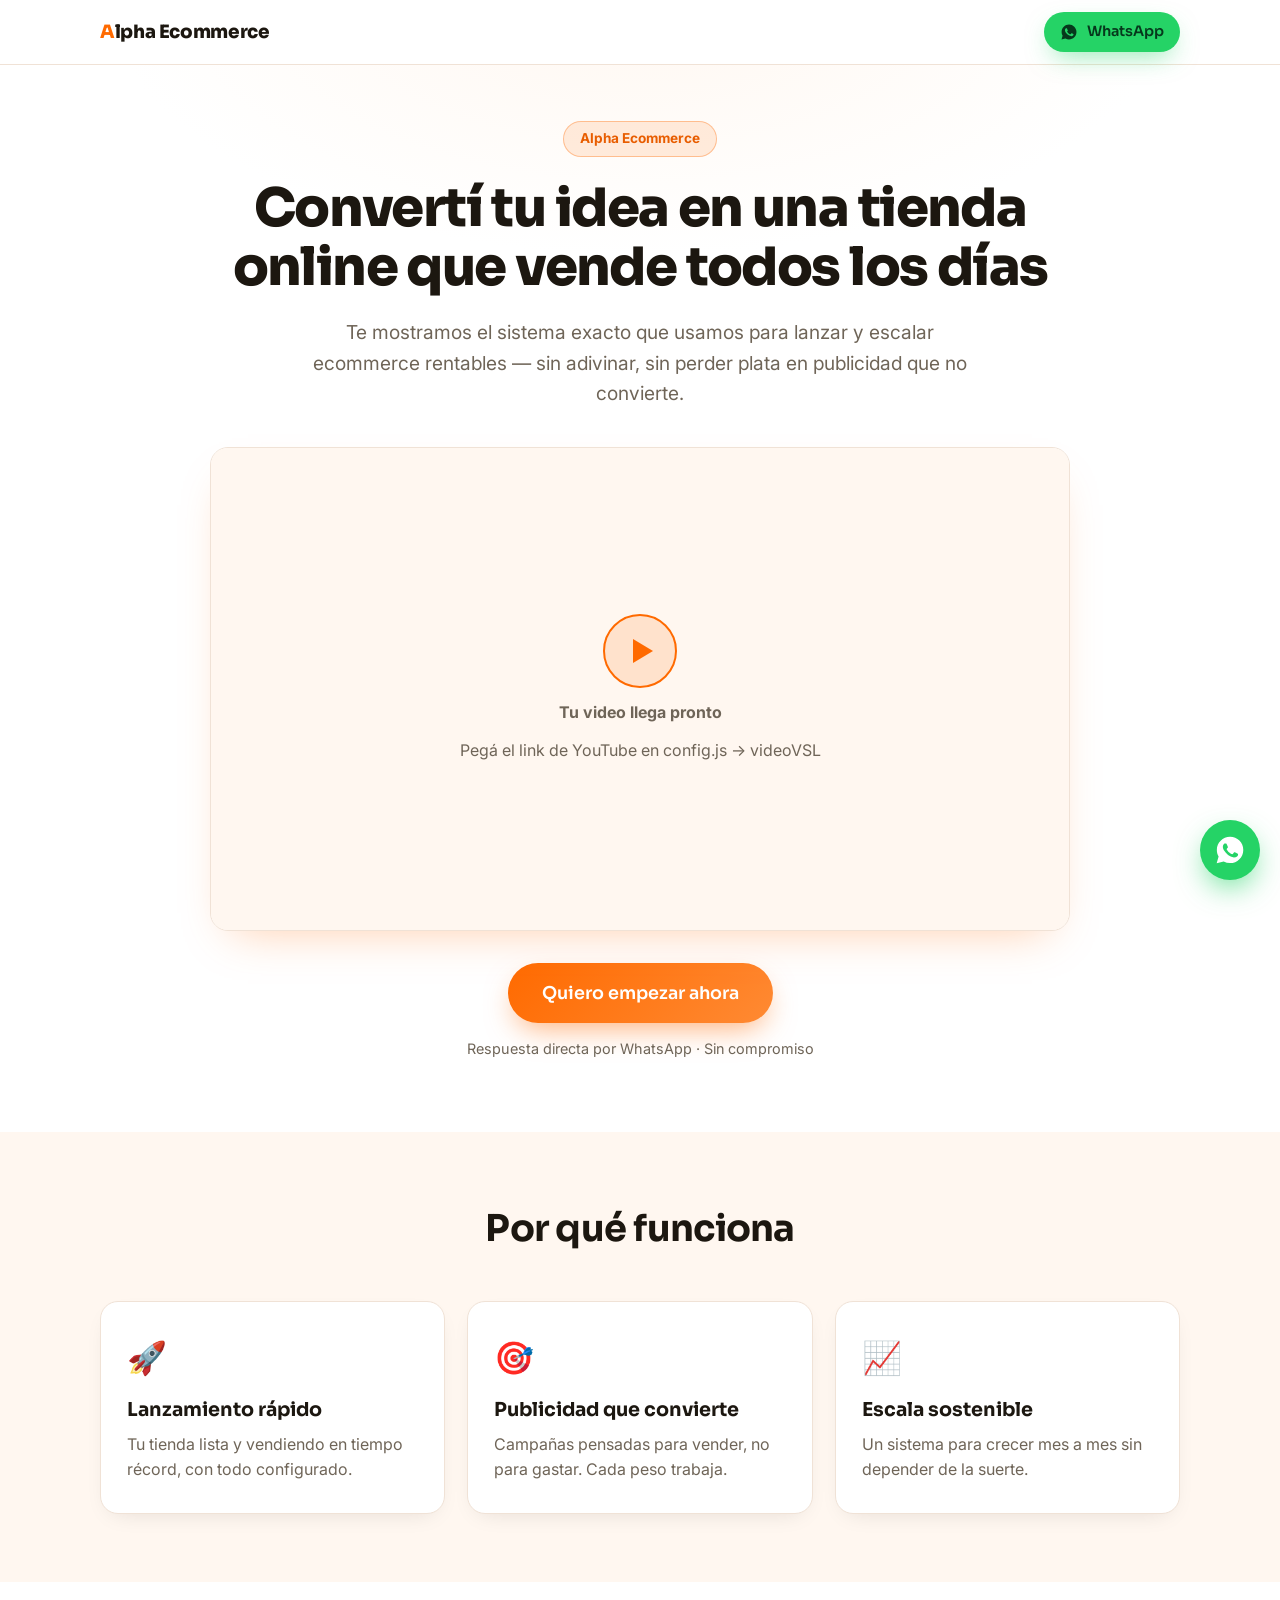
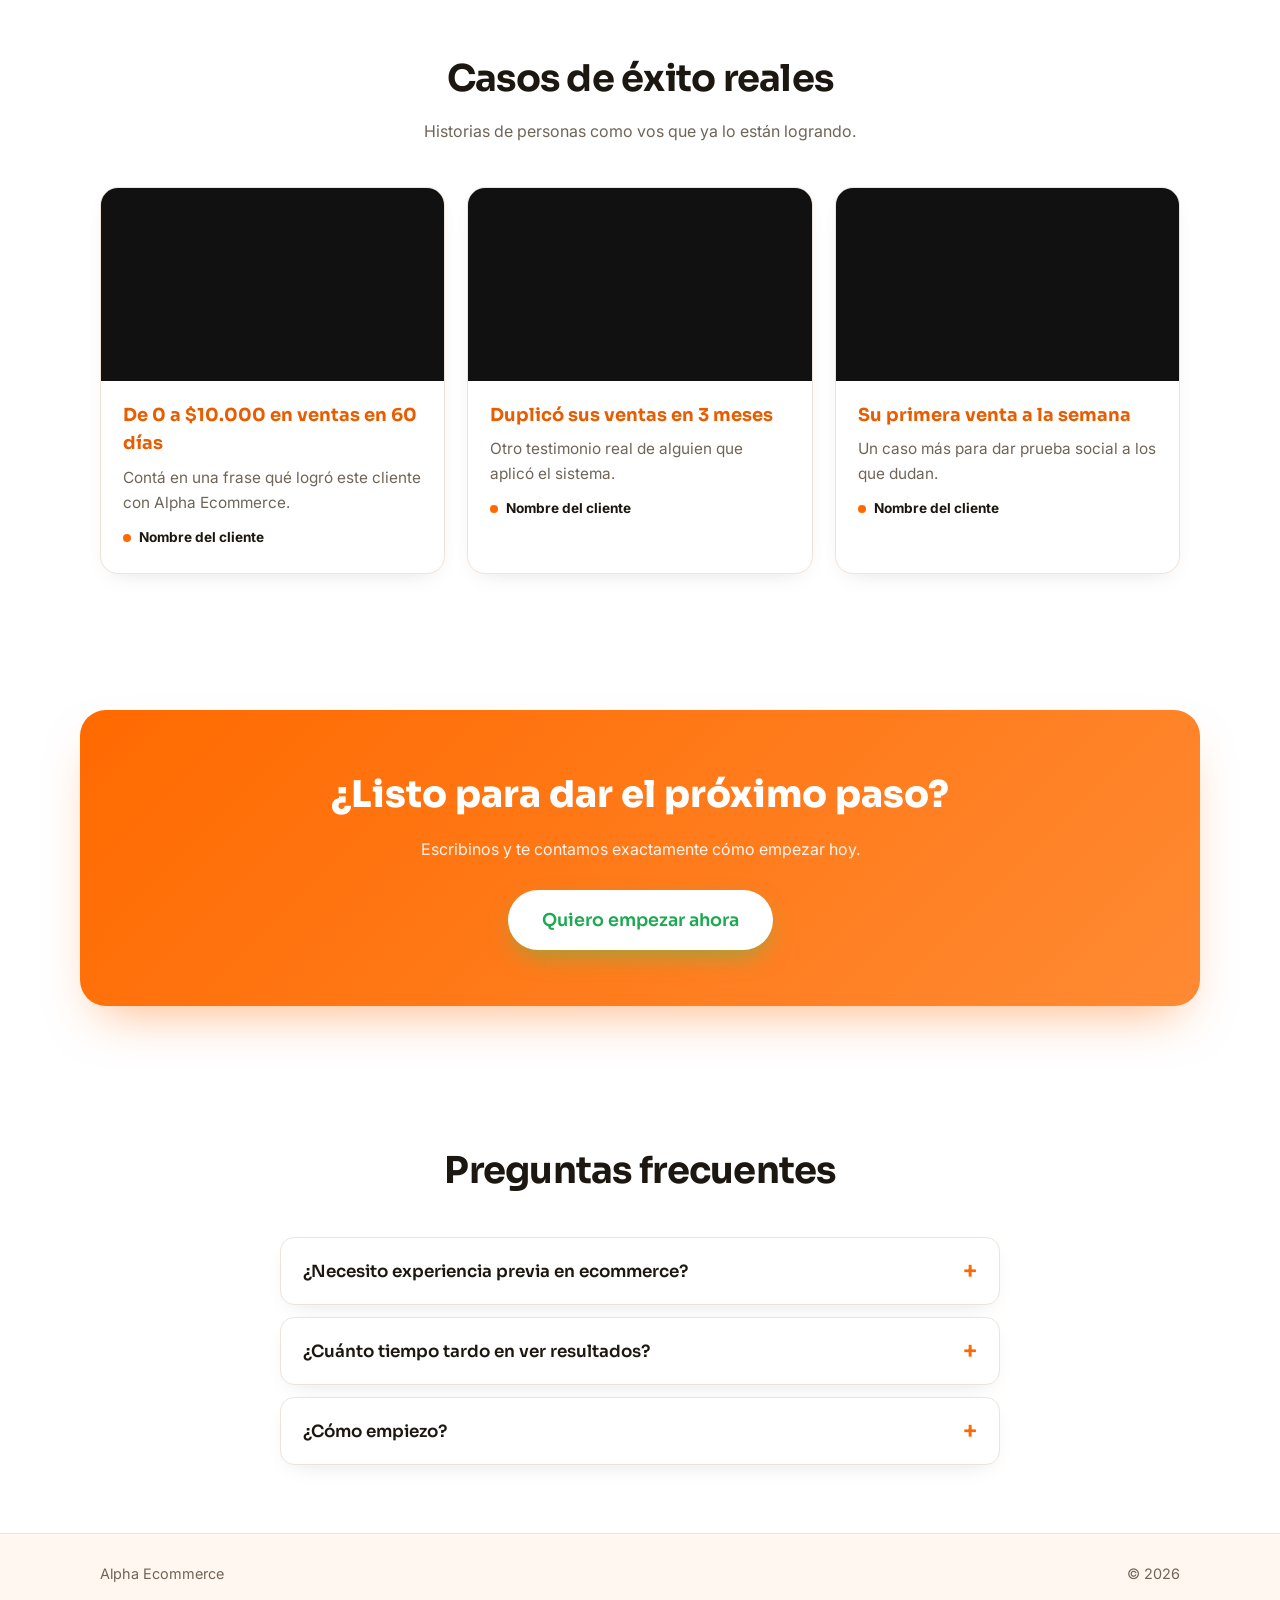
==== commit 35927d1f: "Cambiar paleta a naranja y blanco; CTA principal en naranja - Tema claro con acentos naranja en toda" ====
--- a/index.html
+++ b/index.html
@@ -33,7 +33,7 @@
         <!-- El video VSL se inyecta acá -->
       </div>
 
-      <a href="#" class="btn btn--lg btn--wa" data-wa id="heroCta">Quiero empezar ahora</a>
+      <a href="#" class="btn btn--lg btn--cta" data-wa id="heroCta">Quiero empezar ahora</a>
       <p class="hero__micro">Respuesta directa por WhatsApp · Sin compromiso</p>
     </div>
   </section>
--- a/assets/css/styles.css
+++ b/assets/css/styles.css
@@ -1,20 +1,22 @@
 /* ===================================================================
-   Alpha Ecommerce — Landing VSL
+   Alpha Ecommerce — Landing VSL  ·  Tema: Naranja y Blanco
    =================================================================== */
 
 :root {
-  --bg: #0a0b12;
-  --bg-2: #111323;
-  --card: #161a2e;
-  --line: #262b45;
-  --text: #eef0f8;
-  --muted: #a3a8c3;
-  --brand: #6c5ce7;
-  --brand-2: #8f7bff;
+  --bg: #ffffff;
+  --bg-soft: #fff7f0;      /* naranja muy suave para secciones */
+  --card: #ffffff;
+  --line: #f0e2d6;
+  --text: #1c1710;
+  --muted: #6f6558;
+  --brand: #ff6a00;        /* naranja principal */
+  --brand-2: #ff8a33;      /* naranja claro */
+  --brand-dark: #e85d00;   /* naranja hover */
   --wa: #25d366;
   --wa-dark: #1da851;
   --radius: 18px;
-  --shadow: 0 20px 50px -20px rgba(0, 0, 0, 0.7);
+  --shadow: 0 20px 45px -22px rgba(255, 106, 0, 0.35);
+  --shadow-soft: 0 8px 24px -12px rgba(28, 23, 16, 0.15);
 }
 
 * { box-sizing: border-box; margin: 0; padding: 0; }
@@ -23,7 +25,7 @@
 
 body {
   font-family: 'Inter', system-ui, sans-serif;
-  background: radial-gradient(1200px 600px at 50% -10%, #1b1e38 0%, var(--bg) 55%);
+  background: var(--bg);
   color: var(--text);
   line-height: 1.6;
   -webkit-font-smoothing: antialiased;
@@ -39,28 +41,38 @@
 /* ---------- NAV ---------- */
 .nav {
   position: sticky; top: 0; z-index: 40;
-  background: rgba(10, 11, 18, 0.8);
+  background: rgba(255, 255, 255, 0.85);
   backdrop-filter: blur(12px);
   border-bottom: 1px solid var(--line);
 }
 .nav__inner { display: flex; align-items: center; justify-content: space-between; height: 64px; }
 .brand { font-weight: 800; font-size: 1.15rem; color: var(--text); text-decoration: none; letter-spacing: -0.02em; }
+.brand::first-letter { color: var(--brand); }
 
 /* ---------- BOTONES ---------- */
 .btn {
   display: inline-flex; align-items: center; gap: 9px;
   border: none; cursor: pointer; text-decoration: none;
   font-weight: 600; border-radius: 999px;
-  transition: transform 0.15s ease, box-shadow 0.15s ease, filter 0.15s ease;
+  transition: transform 0.15s ease, box-shadow 0.15s ease, background 0.15s ease;
   font-family: 'Sora', sans-serif;
 }
 .btn:hover { transform: translateY(-2px); }
 .btn--sm { padding: 8px 16px; font-size: 0.9rem; }
 .btn--lg { padding: 16px 34px; font-size: 1.1rem; }
-.btn--wa { background: var(--wa); color: #06381c; box-shadow: 0 10px 30px -8px rgba(37, 211, 102, 0.6); }
-.btn--wa:hover { background: var(--wa-dark); }
-
-/* Ícono WhatsApp (SVG en background, sin recursos externos) */
+
+/* Botón de acción principal = NARANJA */
+.btn--cta {
+  background: linear-gradient(135deg, var(--brand) 0%, var(--brand-2) 100%);
+  color: #fff; box-shadow: 0 12px 30px -8px rgba(255, 106, 0, 0.55);
+}
+.btn--cta:hover { background: var(--brand-dark); }
+
+/* Botón WhatsApp = VERDE (color reconocible de la marca) */
+.btn--wa { background: var(--wa); color: #06381c; box-shadow: 0 10px 26px -8px rgba(37, 211, 102, 0.55); }
+.btn--wa:hover { background: var(--wa-dark); color: #fff; }
+
+/* Ícono WhatsApp (SVG embebido, sin recursos externos) */
 .wa-ico {
   width: 18px; height: 18px; display: inline-block;
   background: currentColor;
@@ -72,42 +84,44 @@
   --wa-mask: url("data:image/svg+xml,%3Csvg xmlns='http://www.w3.org/2000/svg' viewBox='0 0 24 24'%3E%3Cpath d='M12.04 2C6.58 2 2.13 6.45 2.13 11.91c0 1.75.46 3.45 1.32 4.95L2 22l5.25-1.38a9.9 9.9 0 0 0 4.79 1.22h.01c5.46 0 9.91-4.45 9.91-9.91 0-2.65-1.03-5.14-2.9-7.01A9.82 9.82 0 0 0 12.04 2zm5.8 14.14c-.24.68-1.42 1.32-1.95 1.36-.5.05-.99.24-3.36-.7-2.83-1.11-4.62-4.01-4.76-4.2-.14-.19-1.14-1.51-1.14-2.88 0-1.37.72-2.05.97-2.33.25-.28.55-.35.73-.35.18 0 .37 0 .53.01.17.01.4-.06.62.48.24.55.81 1.92.88 2.06.07.14.12.3.02.49-.1.19-.14.3-.28.46-.14.16-.3.36-.42.48-.14.14-.29.29-.12.57.17.28.75 1.24 1.62 2.01 1.11.99 2.05 1.3 2.33 1.44.28.14.44.12.6-.07.16-.19.7-.81.89-1.09.18-.28.37-.23.62-.14.25.09 1.6.75 1.87.89.28.14.46.21.53.32.07.12.07.66-.17 1.35z'/%3E%3C/svg%3E");
 }
 
-/* ---------- HERO ---------- */
-.hero { padding: 56px 0 72px; text-align: center; }
+/* ---------- HERO / VSL ---------- */
+.hero {
+  padding: 56px 0 72px; text-align: center;
+  background: radial-gradient(900px 460px at 50% -8%, var(--bg-soft) 0%, var(--bg) 60%);
+}
 .hero__inner { display: flex; flex-direction: column; align-items: center; }
 .pill {
   display: inline-block; padding: 6px 16px; border-radius: 999px;
-  background: rgba(108, 92, 231, 0.15); color: var(--brand-2);
-  border: 1px solid rgba(108, 92, 231, 0.4);
-  font-size: 0.85rem; font-weight: 600; margin-bottom: 22px;
+  background: rgba(255, 106, 0, 0.12); color: var(--brand-dark);
+  border: 1px solid rgba(255, 106, 0, 0.35);
+  font-size: 0.85rem; font-weight: 700; margin-bottom: 22px;
 }
 .hero__title {
   font-size: clamp(1.9rem, 5vw, 3.3rem); font-weight: 800;
-  line-height: 1.12; letter-spacing: -0.03em; max-width: 900px;
-  background: linear-gradient(180deg, #fff 0%, #c9cbe8 100%);
-  -webkit-background-clip: text; background-clip: text; color: transparent;
+  line-height: 1.12; letter-spacing: -0.03em; max-width: 900px; color: var(--text);
 }
 .hero__sub { color: var(--muted); font-size: clamp(1rem, 2.5vw, 1.2rem); max-width: 660px; margin: 20px auto 0; }
 
 .video-frame {
   width: 100%; max-width: 860px; margin: 38px auto 32px;
   aspect-ratio: 16 / 9; border-radius: var(--radius); overflow: hidden;
-  background: var(--card); border: 1px solid var(--line); box-shadow: var(--shadow);
+  background: #fff; border: 1px solid var(--line); box-shadow: var(--shadow);
   position: relative;
 }
 .video-frame iframe { width: 100%; height: 100%; border: 0; }
 .video-placeholder {
   position: absolute; inset: 0; display: flex; flex-direction: column;
   align-items: center; justify-content: center; gap: 12px; color: var(--muted); text-align: center; padding: 20px;
+  background: var(--bg-soft);
 }
 .video-placeholder .play {
   width: 74px; height: 74px; border-radius: 50%;
-  background: rgba(108, 92, 231, 0.2); border: 2px solid var(--brand-2);
+  background: rgba(255, 106, 0, 0.15); border: 2px solid var(--brand);
   display: grid; place-items: center;
 }
 .video-placeholder .play::after {
   content: ''; width: 0; height: 0; margin-left: 5px;
-  border-left: 20px solid var(--brand-2);
+  border-left: 20px solid var(--brand);
   border-top: 12px solid transparent; border-bottom: 12px solid transparent;
 }
 .hero__micro { color: var(--muted); font-size: 0.9rem; margin-top: 14px; }
@@ -116,7 +130,7 @@
 .section { padding: 68px 0; }
 .section__title {
   font-size: clamp(1.6rem, 4vw, 2.3rem); font-weight: 700;
-  text-align: center; letter-spacing: -0.02em;
+  text-align: center; letter-spacing: -0.02em; color: var(--text);
 }
 .section__sub { color: var(--muted); text-align: center; margin-top: 10px; margin-bottom: 8px; }
 
@@ -124,56 +138,63 @@
 .grid--3 { grid-template-columns: repeat(3, 1fr); }
 
 /* ---------- BENEFICIOS ---------- */
+.beneficios { background: var(--bg-soft); }
 .card {
   background: var(--card); border: 1px solid var(--line);
-  border-radius: var(--radius); padding: 30px 26px;
+  border-radius: var(--radius); padding: 30px 26px; box-shadow: var(--shadow-soft);
 }
 .beneficio__icono { font-size: 2rem; margin-bottom: 12px; }
-.beneficio__titulo { font-size: 1.2rem; font-weight: 600; margin-bottom: 6px; }
+.beneficio__titulo { font-size: 1.2rem; font-weight: 700; margin-bottom: 6px; }
 .beneficio__texto { color: var(--muted); }
 
 /* ---------- CASOS ---------- */
 .caso {
   background: var(--card); border: 1px solid var(--line);
   border-radius: var(--radius); overflow: hidden; display: flex; flex-direction: column;
-  transition: transform 0.2s ease, border-color 0.2s ease;
-}
-.caso:hover { transform: translateY(-4px); border-color: var(--brand); }
-.caso__video { aspect-ratio: 16 / 9; background: #000; }
+  box-shadow: var(--shadow-soft);
+  transition: transform 0.2s ease, border-color 0.2s ease, box-shadow 0.2s ease;
+}
+.caso:hover { transform: translateY(-4px); border-color: var(--brand); box-shadow: var(--shadow); }
+.caso__video { aspect-ratio: 16 / 9; background: #111; }
 .caso__video iframe { width: 100%; height: 100%; border: 0; }
 .caso__body { padding: 20px 22px 24px; }
-.caso__titulo { font-size: 1.12rem; font-weight: 600; color: var(--brand-2); }
+.caso__titulo { font-size: 1.12rem; font-weight: 700; color: var(--brand-dark); }
 .caso__desc { color: var(--muted); margin: 8px 0 12px; font-size: 0.96rem; }
-.caso__nombre { font-size: 0.85rem; font-weight: 600; color: var(--text); display: flex; align-items: center; gap: 8px; }
-.caso__nombre::before { content: ''; width: 8px; height: 8px; border-radius: 50%; background: var(--wa); }
+.caso__nombre { font-size: 0.85rem; font-weight: 700; color: var(--text); display: flex; align-items: center; gap: 8px; }
+.caso__nombre::before { content: ''; width: 8px; height: 8px; border-radius: 50%; background: var(--brand); }
 
 /* ---------- CTA FINAL ---------- */
 .cta-final__inner {
-  text-align: center; background: linear-gradient(135deg, rgba(108,92,231,0.18), rgba(37,211,102,0.1));
-  border: 1px solid var(--line); border-radius: 26px; padding: 56px 30px;
-}
-.cta-final__title { font-size: clamp(1.6rem, 4vw, 2.3rem); font-weight: 700; }
-.cta-final__sub { color: var(--muted); margin: 12px 0 28px; }
+  text-align: center;
+  background: linear-gradient(135deg, var(--brand) 0%, var(--brand-2) 100%);
+  border-radius: 26px; padding: 56px 30px; color: #fff;
+  box-shadow: 0 24px 50px -20px rgba(255, 106, 0, 0.5);
+}
+.cta-final__title { font-size: clamp(1.6rem, 4vw, 2.3rem); font-weight: 800; color: #fff; }
+.cta-final__sub { color: rgba(255, 255, 255, 0.92); margin: 12px 0 28px; }
+/* Dentro del bloque naranja, el botón WhatsApp resalta en blanco/verde */
+.cta-final .btn--wa { background: #fff; color: var(--wa-dark); }
+.cta-final .btn--wa:hover { background: #f2f2f2; color: var(--wa-dark); }
 
 /* ---------- FAQ ---------- */
 .faq__list { margin-top: 36px; display: flex; flex-direction: column; gap: 12px; }
-.faq__item { background: var(--card); border: 1px solid var(--line); border-radius: 14px; overflow: hidden; }
+.faq__item { background: var(--card); border: 1px solid var(--line); border-radius: 14px; overflow: hidden; box-shadow: var(--shadow-soft); }
 .faq__q {
   width: 100%; text-align: left; background: none; border: none; color: var(--text);
   padding: 18px 22px; font-size: 1.05rem; font-weight: 600; cursor: pointer;
   display: flex; justify-content: space-between; align-items: center; gap: 16px;
   font-family: 'Sora', sans-serif;
 }
-.faq__q::after { content: '+'; font-size: 1.5rem; color: var(--brand-2); transition: transform 0.2s ease; }
+.faq__q::after { content: '+'; font-size: 1.5rem; color: var(--brand); transition: transform 0.2s ease; }
 .faq__item.open .faq__q::after { transform: rotate(45deg); }
 .faq__a { max-height: 0; overflow: hidden; color: var(--muted); padding: 0 22px; transition: max-height 0.25s ease, padding 0.25s ease; }
 .faq__item.open .faq__a { max-height: 300px; padding: 0 22px 20px; }
 
 /* ---------- FOOTER ---------- */
-.footer { border-top: 1px solid var(--line); padding: 28px 0; color: var(--muted); }
+.footer { border-top: 1px solid var(--line); padding: 28px 0; color: var(--muted); background: var(--bg-soft); }
 .footer__inner { display: flex; justify-content: space-between; align-items: center; font-size: 0.9rem; }
 
-/* ---------- WHATSAPP FLOTANTE ---------- */
+/* ---------- WHATSAPP FLOTANTE (siempre visible) ---------- */
 .wa-float {
   position: fixed; right: 20px; bottom: 20px; z-index: 50;
   width: 60px; height: 60px; border-radius: 50%;
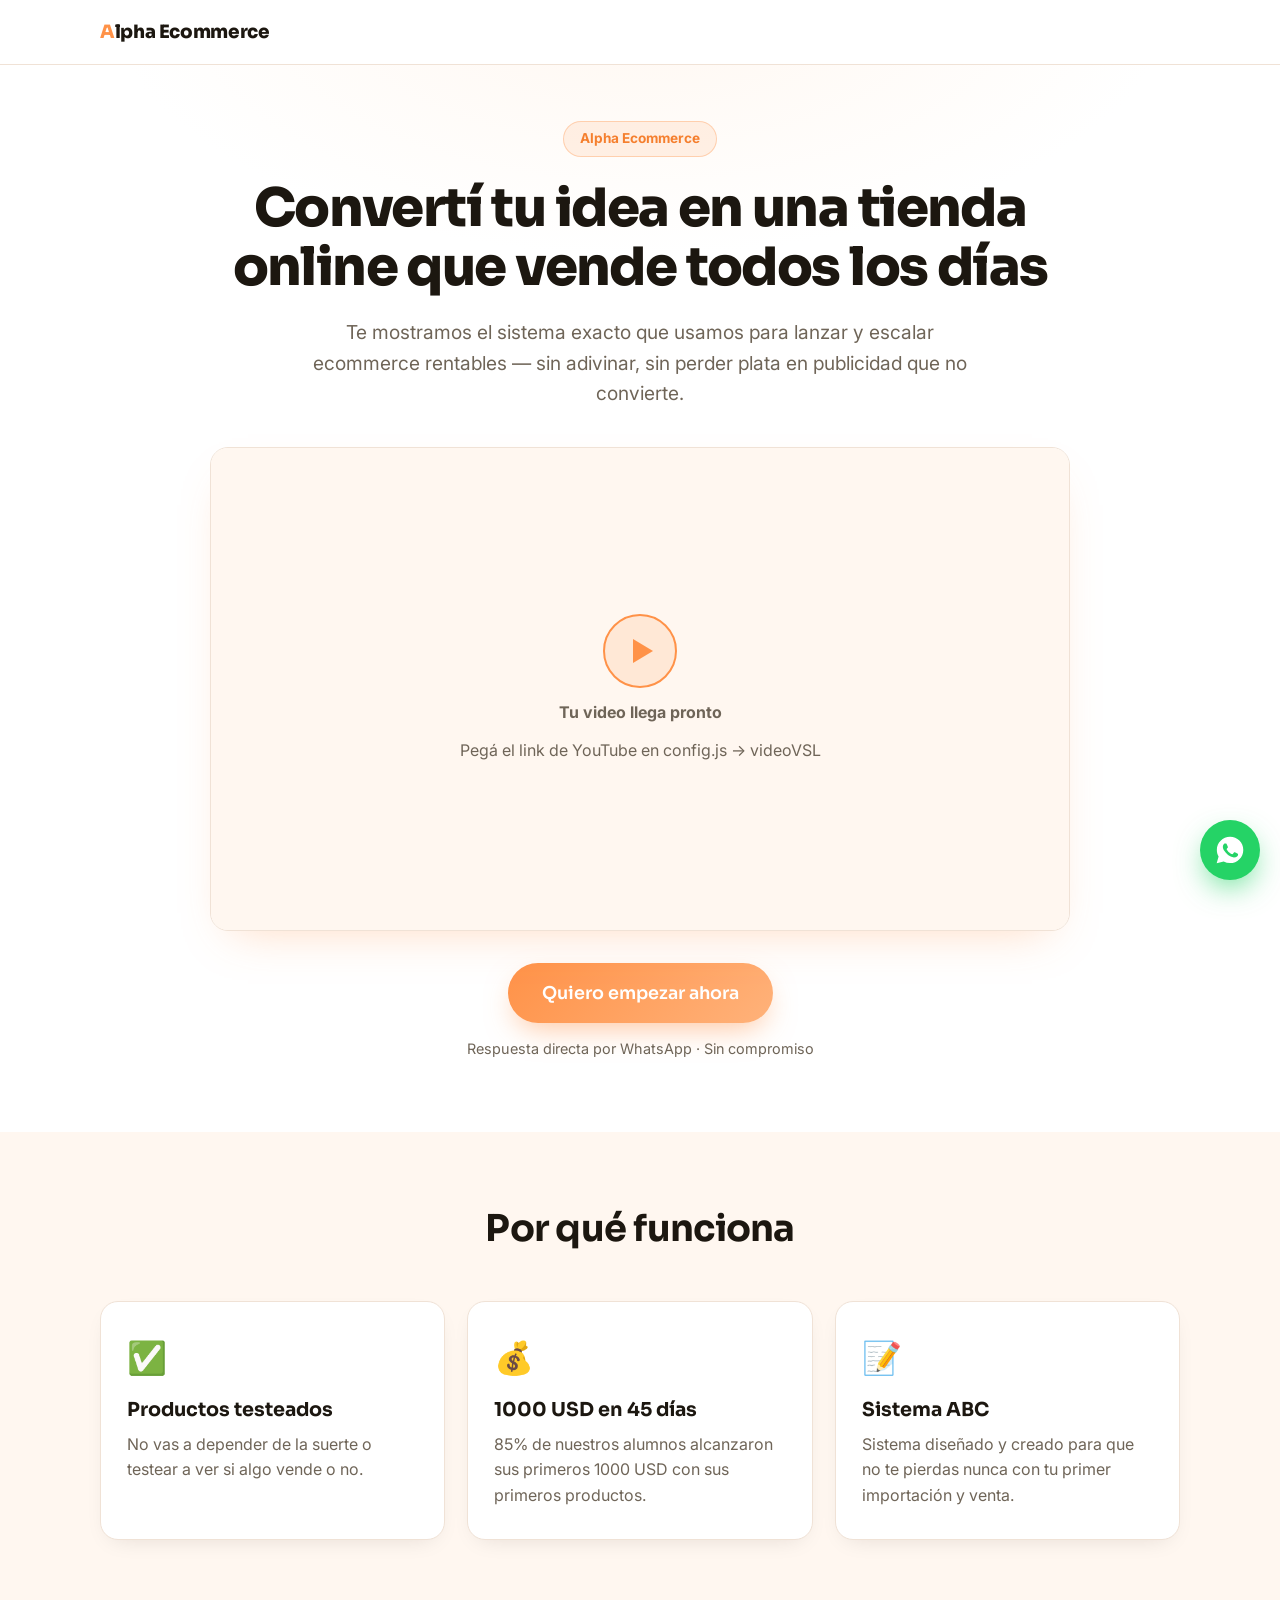
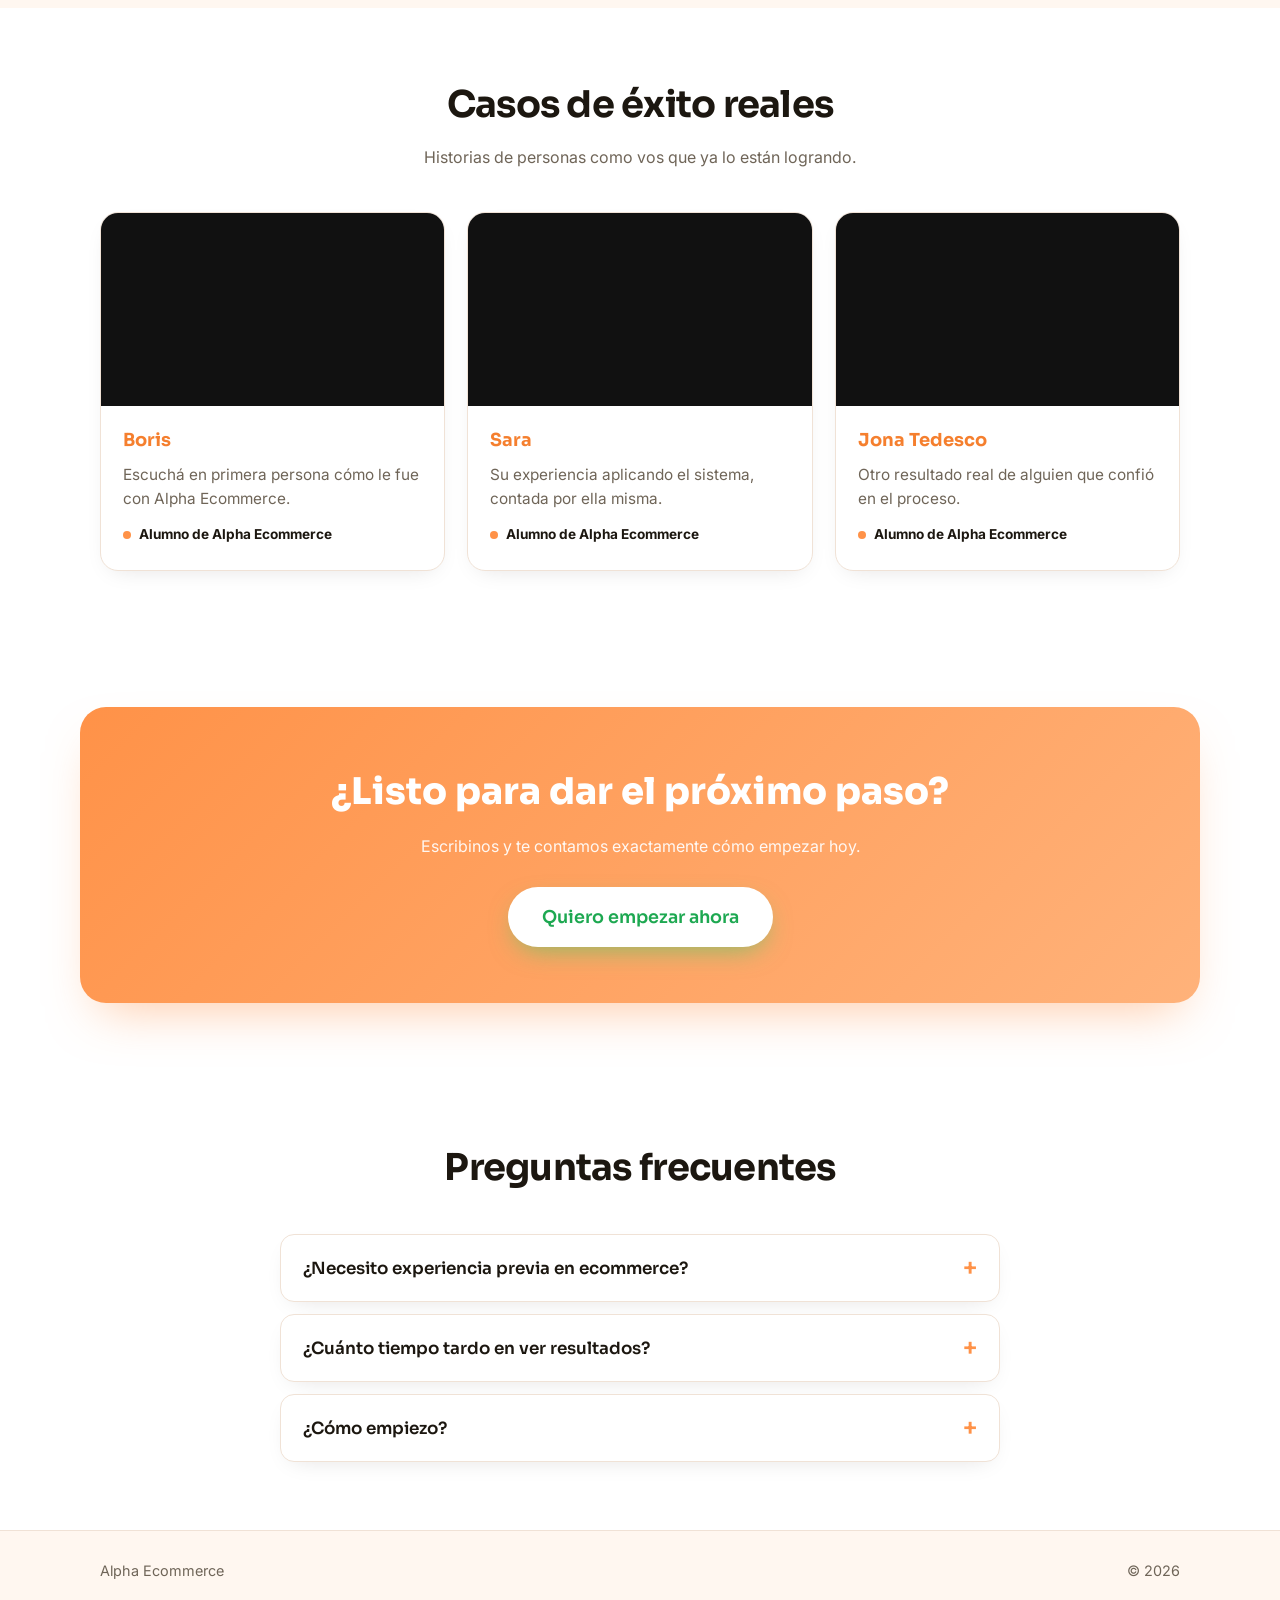
==== commit 68635142: "Simplificar nav, actualizar beneficios y cargar casos de éxito reales - Quitar botón de WhatsApp del" ====
--- a/index.html
+++ b/index.html
@@ -16,9 +16,6 @@
   <header class="nav">
     <div class="container nav__inner">
       <a href="#top" class="brand" id="brandName">Alpha Ecommerce</a>
-      <a href="#" class="btn btn--sm btn--wa" data-wa aria-label="Contactar por WhatsApp">
-        <span class="wa-ico" aria-hidden="true"></span> WhatsApp
-      </a>
     </div>
   </header>
 
--- a/assets/css/styles.css
+++ b/assets/css/styles.css
@@ -9,13 +9,13 @@
   --line: #f0e2d6;
   --text: #1c1710;
   --muted: #6f6558;
-  --brand: #ff6a00;        /* naranja principal */
-  --brand-2: #ff8a33;      /* naranja claro */
-  --brand-dark: #e85d00;   /* naranja hover */
+  --brand: #ff9248;        /* naranja principal (suave) */
+  --brand-2: #ffb27a;      /* naranja claro */
+  --brand-dark: #f57f2e;   /* naranja hover */
   --wa: #25d366;
   --wa-dark: #1da851;
   --radius: 18px;
-  --shadow: 0 20px 45px -22px rgba(255, 106, 0, 0.35);
+  --shadow: 0 20px 45px -22px rgba(255, 146, 72, 0.35);
   --shadow-soft: 0 8px 24px -12px rgba(28, 23, 16, 0.15);
 }
 
@@ -64,7 +64,7 @@
 /* Botón de acción principal = NARANJA */
 .btn--cta {
   background: linear-gradient(135deg, var(--brand) 0%, var(--brand-2) 100%);
-  color: #fff; box-shadow: 0 12px 30px -8px rgba(255, 106, 0, 0.55);
+  color: #fff; box-shadow: 0 12px 30px -8px rgba(255, 146, 72, 0.55);
 }
 .btn--cta:hover { background: var(--brand-dark); }
 
@@ -92,8 +92,8 @@
 .hero__inner { display: flex; flex-direction: column; align-items: center; }
 .pill {
   display: inline-block; padding: 6px 16px; border-radius: 999px;
-  background: rgba(255, 106, 0, 0.12); color: var(--brand-dark);
-  border: 1px solid rgba(255, 106, 0, 0.35);
+  background: rgba(255, 146, 72, 0.12); color: var(--brand-dark);
+  border: 1px solid rgba(255, 146, 72, 0.35);
   font-size: 0.85rem; font-weight: 700; margin-bottom: 22px;
 }
 .hero__title {
@@ -116,7 +116,7 @@
 }
 .video-placeholder .play {
   width: 74px; height: 74px; border-radius: 50%;
-  background: rgba(255, 106, 0, 0.15); border: 2px solid var(--brand);
+  background: rgba(255, 146, 72, 0.15); border: 2px solid var(--brand);
   display: grid; place-items: center;
 }
 .video-placeholder .play::after {
@@ -168,7 +168,7 @@
   text-align: center;
   background: linear-gradient(135deg, var(--brand) 0%, var(--brand-2) 100%);
   border-radius: 26px; padding: 56px 30px; color: #fff;
-  box-shadow: 0 24px 50px -20px rgba(255, 106, 0, 0.5);
+  box-shadow: 0 24px 50px -20px rgba(255, 146, 72, 0.5);
 }
 .cta-final__title { font-size: clamp(1.6rem, 4vw, 2.3rem); font-weight: 800; color: #fff; }
 .cta-final__sub { color: rgba(255, 255, 255, 0.92); margin: 12px 0 28px; }
